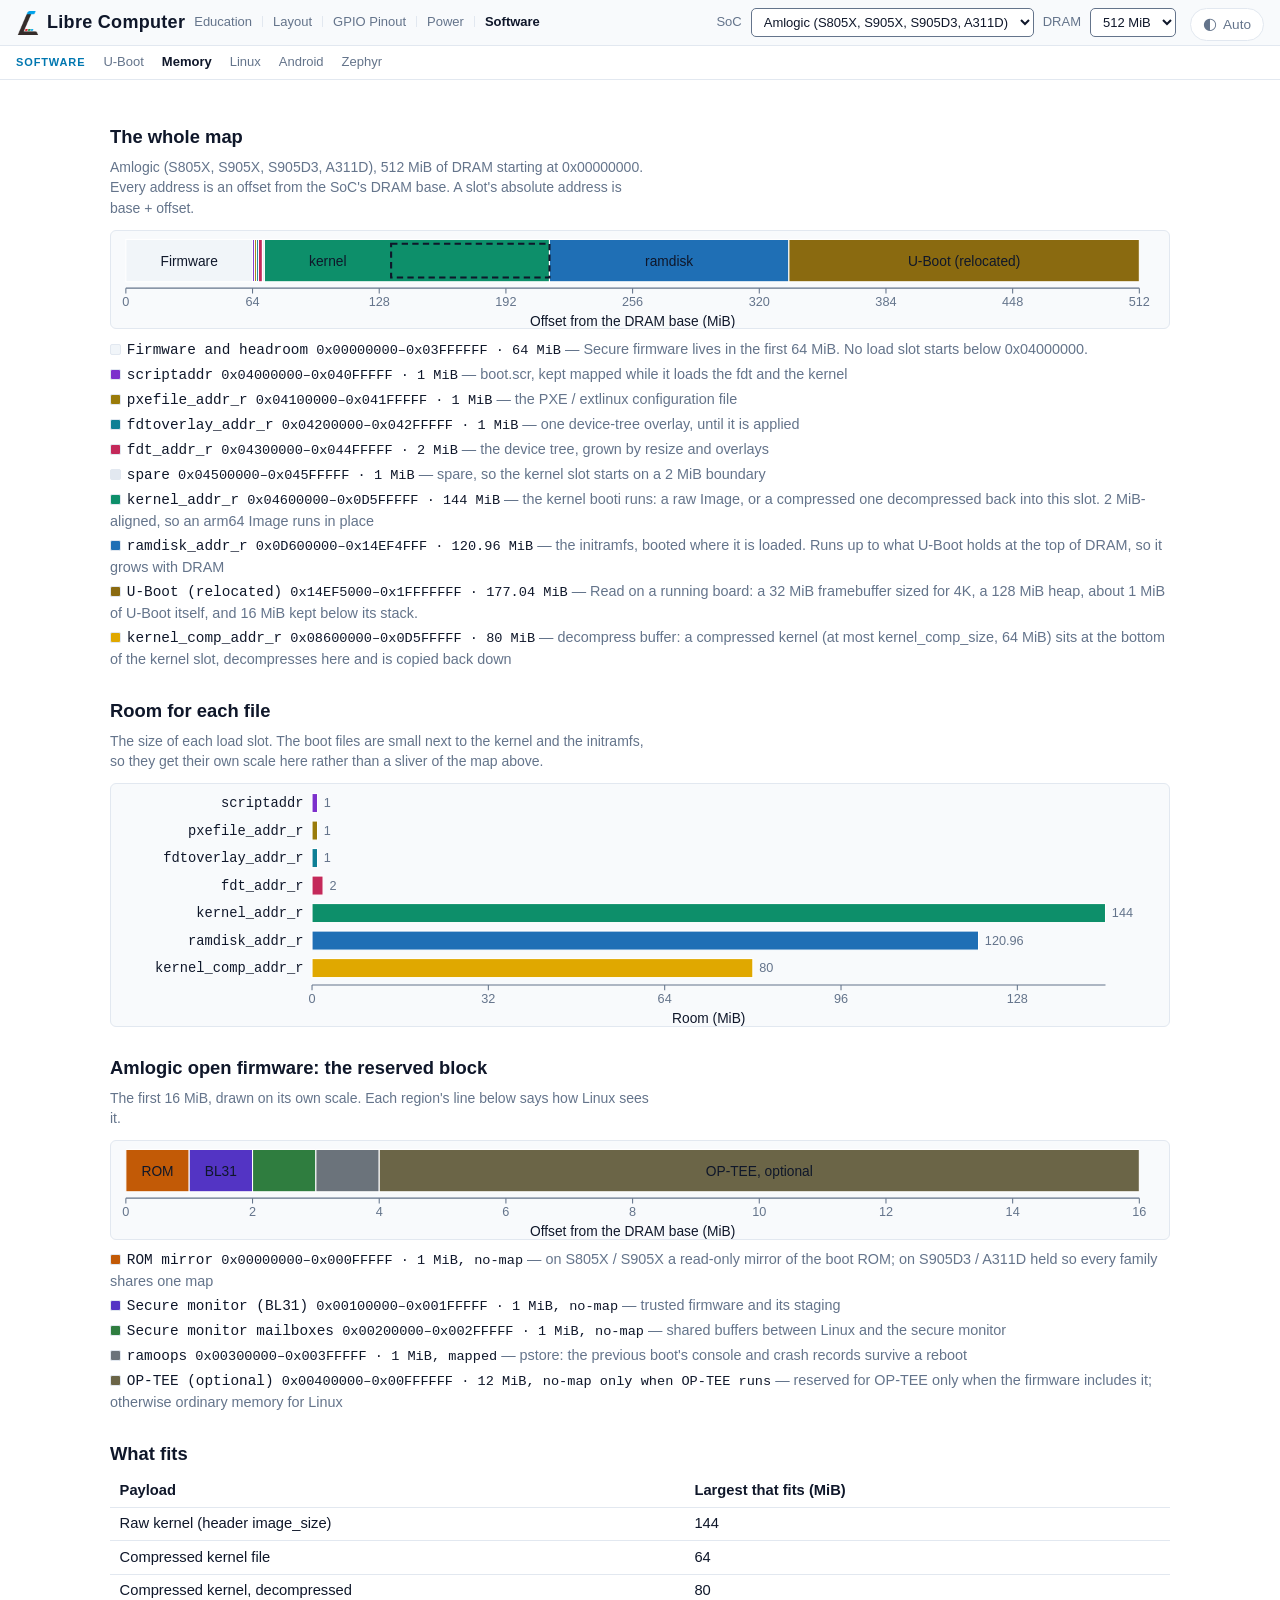
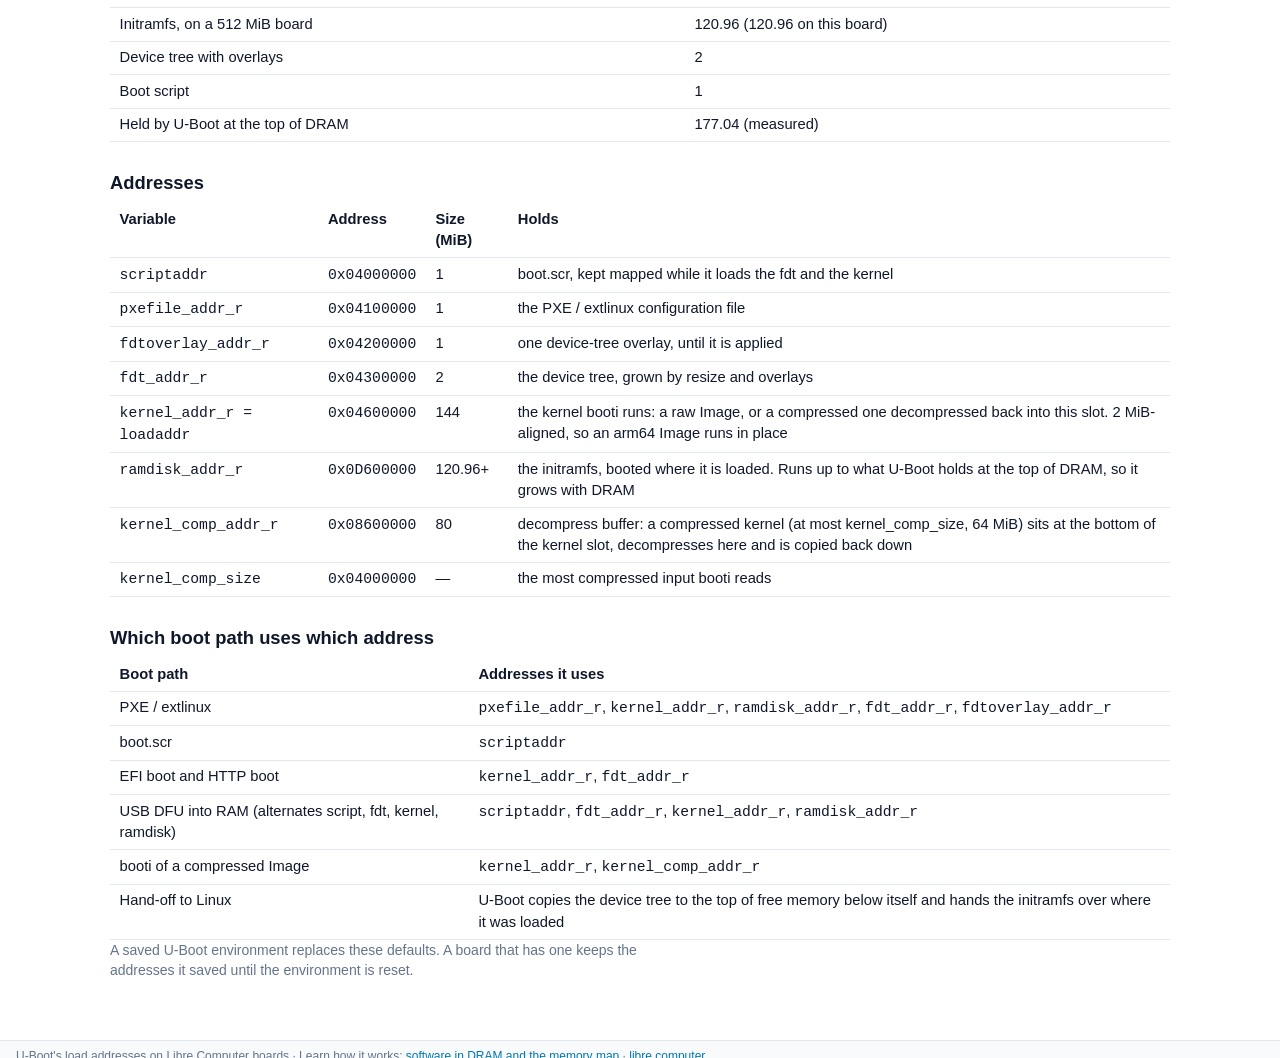
==== amlogic/index.html @ e5f6fe9d "A page per SoC family, with the map's tables in the HTML A crawler that runs no JavaScript read next" ====
<!DOCTYPE html>
<html lang="en">
<head>
<meta charset="utf-8">
<!-- Scripts from this site only, plus the inline theme snippet below by its
     sha256 (tools/check-kit.py recomputes it from the snippet, so a kit
     re-sync that changes the snippet fails the check until this is updated).
     The page's data and images are its own; data: is the kit's logo. -->
<meta http-equiv="Content-Security-Policy" content="default-src 'self'; script-src 'self' 'sha256-oHIc59mqgn9ICn5smlJlKAoSorMm9lRvLXPlZJXSqW8='; style-src 'self' 'unsafe-inline'; img-src 'self' data:; object-src 'none'; base-uri 'none'; form-action 'none'">
<meta name="referrer" content="strict-origin-when-cross-origin">
<meta name="viewport" content="width=device-width, initial-scale=1">
<title>Amlogic (S805X, S905X, S905D3, A311D) — Libre Computer Memory Map</title>
<meta name="description" content="Amlogic (S805X, S905X, S905D3, A311D): Where U-Boot loads the kernel, device tree, initramfs and boot script on Libre Computer boards, and how much room each one has.">
<link rel="canonical" href="https://memory.software.libre.computer/amlogic/">
<link rel="icon" href="data:,">
<link rel="stylesheet" href="../css/lc-kit.css">
<link rel="stylesheet" href="../css/style.css">
<!-- Sets the theme before first paint, so a dark visitor never sees a white
     flash. Must stay inline and must stay ahead of the stylesheets; the copy
     is checked by tools/lc-ui-kit/sync.py against HEAD_SNIPPET in lc-kit.js. -->
<script>try{var q=new URLSearchParams(location.search),e=q.get("embed")==="1",t=e&&q.get("theme");if(e)document.documentElement.classList.add("lc-embed");var p=t==="light"||t==="dark"?t:localStorage.getItem("theme")||"auto";if(p==="dark"||(p==="auto"&&matchMedia("(prefers-color-scheme: dark)").matches))document.documentElement.classList.add("dark")}catch(x){}</script>
</head>
<body class="lc-doc" data-soc="amlogic">
<a class="lc-skip" href="#main">Skip to content</a>

<header class="lc-topbar">
  <div class="lc-brand">
    <a class="lc-brand-name" href="https://libre.computer">Libre Computer</a>
    <nav class="lc-sites" aria-label="Libre Computer sites">
      <a class="lc-site" href="https://education.libre.computer/">Education</a>
      <a class="lc-site" href="https://layout.hardware.libre.computer/">Layout</a>
      <a class="lc-site" href="https://gpio.hardware.libre.computer/">GPIO Pinout</a>
      <a class="lc-site" href="https://power.hardware.libre.computer/">Power</a>
      <a class="lc-site" href="/" aria-current="true">Software</a>
    </nav>
  </div>
  <div class="lc-controls">
    <label for="family-select">SoC</label>
    <select id="family-select" aria-label="Select SoC family"></select>
    <label for="dram-select">DRAM</label>
    <select id="dram-select" aria-label="Select DRAM size"></select>
  </div>
</header>
<nav class="lc-subnav" aria-label="Software">
    <div class="lc-subnav-sites">
      <span class="lc-subnav-label">Software</span>
      <a href="https://u-boot.software.libre.computer/">U-Boot</a>
      <a href="/" aria-current="true">Memory</a>
      <a href="https://linux.software.libre.computer/">Linux</a>
      <a href="https://android.software.libre.computer/">Android</a>
      <a href="https://zephyr.software.libre.computer/">Zephyr</a>
    </div>
</nav>

<div class="lc-notices" id="notices"></div>
<script src="../js/file-notice.js"></script>

<main class="mm-main" id="main">
  <h1 class="lc-vh">Memory map: Amlogic (S805X, S905X, S905D3, A311D)</h1>
  <section class="mm-section"><h2>The whole map</h2><p class="mm-lede" id="lede">Amlogic (S805X, S905X, S905D3, A311D), 512 MiB of DRAM starting at 0x00000000. Every address is an offset from the SoC&#39;s DRAM base. A slot&#39;s absolute address is base + offset.</p><div id="map" class="mm-chart"></div><ol class="mm-legend" id="map-legend"><li><span class="lc-swatch mm-swatch" style="background: var(--bg-sunken)"></span><code>Firmware and headroom</code><span class="mm-range"> 0x00000000–0x03FFFFFF · 64 MiB</span><span class="mm-dim"> — Secure firmware lives in the first 64 MiB. No load slot starts below 0x04000000.</span></li><li><span class="lc-swatch mm-swatch" style="background: var(--c-uart)"></span><code>scriptaddr</code><span class="mm-range"> 0x04000000–0x040FFFFF · 1 MiB</span><span class="mm-dim"> — boot.scr, kept mapped while it loads the fdt and the kernel</span></li><li><span class="lc-swatch mm-swatch" style="background: var(--c-i2c)"></span><code>pxefile_addr_r</code><span class="mm-range"> 0x04100000–0x041FFFFF · 1 MiB</span><span class="mm-dim"> — the PXE / extlinux configuration file</span></li><li><span class="lc-swatch mm-swatch" style="background: var(--c-sdio)"></span><code>fdtoverlay_addr_r</code><span class="mm-range"> 0x04200000–0x042FFFFF · 1 MiB</span><span class="mm-dim"> — one device-tree overlay, until it is applied</span></li><li><span class="lc-swatch mm-swatch" style="background: var(--c-pwm)"></span><code>fdt_addr_r</code><span class="mm-range"> 0x04300000–0x044FFFFF · 2 MiB</span><span class="mm-dim"> — the device tree, grown by resize and overlays</span></li><li><span class="lc-swatch mm-swatch" style="background: var(--border)"></span><code>spare</code><span class="mm-range"> 0x04500000–0x045FFFFF · 1 MiB</span><span class="mm-dim"> — spare, so the kernel slot starts on a 2 MiB boundary</span></li><li><span class="lc-swatch mm-swatch" style="background: var(--c-eth)"></span><code>kernel_addr_r</code><span class="mm-range"> 0x04600000–0x0D5FFFFF · 144 MiB</span><span class="mm-dim"> — the kernel booti runs: a raw Image, or a compressed one decompressed back into this slot. 2 MiB-aligned, so an arm64 Image runs in place</span></li><li><span class="lc-swatch mm-swatch" style="background: var(--c-usb)"></span><code>ramdisk_addr_r</code><span class="mm-range"> 0x0D600000–0x14EF4FFF · 120.96 MiB</span><span class="mm-dim"> — the initramfs, booted where it is loaded. Runs up to what U-Boot holds at the top of DRAM, so it grows with DRAM</span></li><li><span class="lc-swatch mm-swatch" style="background: var(--brass)"></span><code>U-Boot (relocated)</code><span class="mm-range"> 0x14EF5000–0x1FFFFFFF · 177.04 MiB</span><span class="mm-dim"> — Read on a running board: a 32 MiB framebuffer sized for 4K, a 128 MiB heap, about 1 MiB of U-Boot itself, and 16 MiB kept below its stack.</span></li><li><span class="lc-swatch mm-swatch" style="background: var(--c-powerlv)"></span><code>kernel_comp_addr_r</code><span class="mm-range"> 0x08600000–0x0D5FFFFF · 80 MiB</span><span class="mm-dim"> — decompress buffer: a compressed kernel (at most kernel_comp_size, 64 MiB) sits at the bottom of the kernel slot, decompresses here and is copied back down</span></li></ol></section>
  <section class="mm-section"><h2>Room for each file</h2><p class="mm-lede">The size of each load slot. The boot files are small next to the kernel and the initramfs, so they get their own scale here rather than a sliver of the map above.</p><div id="budgets" class="mm-chart"></div></section>
  <section class="mm-section" id="fw-section"><h2 id="fw-title">Amlogic open firmware: the reserved block</h2><p class="mm-lede" id="fw-lede">The first 16 MiB, drawn on its own scale. Each region&#39;s line below says how Linux sees it.</p><div id="firmware" class="mm-chart"></div><ol class="mm-legend" id="fw-legend"><li><span class="lc-swatch mm-swatch" style="background: var(--c-jtag)"></span><code>ROM mirror</code><span class="mm-range"> 0x00000000–0x000FFFFF · 1 MiB, no-map</span><span class="mm-dim"> — on S805X / S905X a read-only mirror of the boot ROM; on S905D3 / A311D held so every family shares one map</span></li><li><span class="lc-swatch mm-swatch" style="background: var(--c-cec)"></span><code>Secure monitor (BL31)</code><span class="mm-range"> 0x00100000–0x001FFFFF · 1 MiB, no-map</span><span class="mm-dim"> — trusted firmware and its staging</span></li><li><span class="lc-swatch mm-swatch" style="background: var(--c-gpio)"></span><code>Secure monitor mailboxes</code><span class="mm-range"> 0x00200000–0x002FFFFF · 1 MiB, no-map</span><span class="mm-dim"> — shared buffers between Linux and the secure monitor</span></li><li><span class="lc-swatch mm-swatch" style="background: var(--c-clk)"></span><code>ramoops</code><span class="mm-range"> 0x00300000–0x003FFFFF · 1 MiB, mapped</span><span class="mm-dim"> — pstore: the previous boot&#39;s console and crash records survive a reboot</span></li><li><span class="lc-swatch mm-swatch" style="background: var(--c-nc)"></span><code>OP-TEE (optional)</code><span class="mm-range"> 0x00400000–0x00FFFFFF · 12 MiB, no-map only when OP-TEE runs</span><span class="mm-dim"> — reserved for OP-TEE only when the firmware includes it; otherwise ordinary memory for Linux</span></li></ol></section>
  <section class="mm-section"><h2>What fits</h2><div class="lc-table-scroll"><table class="lc-table" id="limits"><tr><th>Payload</th><th>Largest that fits (MiB)</th></tr><tr><td>Raw kernel (header image_size)</td><td>144</td></tr><tr><td>Compressed kernel file</td><td>64</td></tr><tr><td>Compressed kernel, decompressed</td><td>80</td></tr><tr><td>Initramfs, on a 512 MiB board</td><td>120.96 (120.96 on this board)</td></tr><tr><td>Device tree with overlays</td><td>2</td></tr><tr><td>Boot script</td><td>1</td></tr><tr><td>Held by U-Boot at the top of DRAM</td><td>177.04 (measured)</td></tr></table></div></section>
  <section class="mm-section"><h2>Addresses</h2><div class="lc-table-scroll"><table class="lc-table" id="slots"><tr><th>Variable</th><th>Address</th><th>Size (MiB)</th><th>Holds</th></tr><tr><td><code>scriptaddr</code></td><td><code>0x04000000</code></td><td>1</td><td>boot.scr, kept mapped while it loads the fdt and the kernel</td></tr><tr><td><code>pxefile_addr_r</code></td><td><code>0x04100000</code></td><td>1</td><td>the PXE / extlinux configuration file</td></tr><tr><td><code>fdtoverlay_addr_r</code></td><td><code>0x04200000</code></td><td>1</td><td>one device-tree overlay, until it is applied</td></tr><tr><td><code>fdt_addr_r</code></td><td><code>0x04300000</code></td><td>2</td><td>the device tree, grown by resize and overlays</td></tr><tr><td><code>kernel_addr_r = loadaddr</code></td><td><code>0x04600000</code></td><td>144</td><td>the kernel booti runs: a raw Image, or a compressed one decompressed back into this slot. 2 MiB-aligned, so an arm64 Image runs in place</td></tr><tr><td><code>ramdisk_addr_r</code></td><td><code>0x0D600000</code></td><td>120.96+</td><td>the initramfs, booted where it is loaded. Runs up to what U-Boot holds at the top of DRAM, so it grows with DRAM</td></tr><tr><td><code>kernel_comp_addr_r</code></td><td><code>0x08600000</code></td><td>80</td><td>decompress buffer: a compressed kernel (at most kernel_comp_size, 64 MiB) sits at the bottom of the kernel slot, decompresses here and is copied back down</td></tr><tr><td><code>kernel_comp_size</code></td><td><code>0x04000000</code></td><td>—</td><td>the most compressed input booti reads</td></tr></table></div></section>
  <section class="mm-section"><h2>Which boot path uses which address</h2><div class="lc-table-scroll"><table class="lc-table" id="mechanisms"><tr><th>Boot path</th><th>Addresses it uses</th></tr><tr><td>PXE / extlinux</td><td><code>pxefile_addr_r</code>, <code>kernel_addr_r</code>, <code>ramdisk_addr_r</code>, <code>fdt_addr_r</code>, <code>fdtoverlay_addr_r</code></td></tr><tr><td>boot.scr</td><td><code>scriptaddr</code></td></tr><tr><td>EFI boot and HTTP boot</td><td><code>kernel_addr_r</code>, <code>fdt_addr_r</code></td></tr><tr><td>USB DFU into RAM (alternates script, fdt, kernel, ramdisk)</td><td><code>scriptaddr</code>, <code>fdt_addr_r</code>, <code>kernel_addr_r</code>, <code>ramdisk_addr_r</code></td></tr><tr><td>booti of a compressed Image</td><td><code>kernel_addr_r</code>, <code>kernel_comp_addr_r</code></td></tr><tr><td>Hand-off to Linux</td><td>U-Boot copies the device tree to the top of free memory below itself and hands the initramfs over where it was loaded</td></tr></table></div><p class="mm-note" id="caveat">A saved U-Boot environment replaces these defaults. A board that has one keeps the addresses it saved until the environment is reset.</p></section>
</main>

<footer class="lc-footer">
  U-Boot's load addresses on Libre Computer boards ·
  Learn how it works: <a href="https://education.libre.computer/modules/bootloader/">software in DRAM and the memory map</a> ·
  <a href="https://libre.computer">libre.computer</a>
</footer>

<script type="module" src="../js/app.js"></script>
</body>
</html>
---- css/lc-kit.css ----
/* lc-kit 1 sha256:49a98d562651cce432e0f0e8bd59669b63564b67a7129dab7db1aff492e4dc31 */
/* Libre Computer hardware-tool shell — shared by the GPIO pinout, the board
   layout viewer and the power tree.
 *
 * These two sites had grown the same header, the same board picker, the same
 * search box and the same footer twice, with the same seven token names holding
 * the same seven values in both. This is that shell, defined once.
 *
 * THEME. Three states, matching libre.computer: light, dark, and auto, which
 * follows the OS and is the default -- a visitor whose desktop is dark should
 * not have to ask twice. The switch is a `dark` class on <html>, set before
 * first paint by the inline script in each page's <head>, so a dark visitor
 * never sees a white flash. Light is the base and dark is the override, because
 * a stylesheet that loses its media query should degrade to the more legible
 * of the two.
 *
 * The values are libre.computer's own (its css/style.css tokens: --bg, --card,
 * --border, --fg, --muted, --prose-link, --field-border), in both themes,
 * because these tools open inside its product pages: a tool in a neutral grey
 * frame on a slate page read as a different site. A change to that palette is
 * made there and copied here.
 *
 * WHAT BELONGS HERE. The shell and nothing else: page frame, top bar, brand,
 * the controls slot, notices, footer, form controls, focus, and the theme
 * button. A site's own subject matter -- the pinout's mux-class colours, the
 * layout viewer's copper-layer colours -- stays in that site's stylesheet,
 * because nothing is shared by having one file know about both.
 *
 * This file is VENDORED. Edit tools/lc-ui-kit/lc-kit.css in the monorepo and
 * run tools/lc-ui-kit/sync.py; a hand-edit here fails each site's CI.
 */

:root {
  color-scheme: light;
  /* one monospace stack for every site (pad names, addresses, code, keys) */
  --mono: ui-monospace, SFMono-Regular, "SF Mono", Menlo, Consolas, monospace;

  --bg: #ffffff;
  --bg-raised: #f8fafc;
  --bg-sunken: #f1f5f9;
  --border: #e2e8f0;
  /* A field's edge is the only thing that says "type here", so it needs 3:1
     on the page (WCAG 1.4.11); --border is a divider and stays quiet.
     Slate-500, as libre.computer's --field-border: 4.76:1 on --bg, 4.55:1 on
     --bg-raised, and 3.75 / 3.07 on the dark ground and raised panel, so
     one value serves both themes. */
  --border-field: #64748b;
  --text: #0f172a;
  /* 4.76:1 on --bg, 4.55:1 on --bg-raised, 4.34:1 on --bg-sunken */
  --text-dim: #64748b;
  /* Blue TEXT on the page ground, so it darkens on white (#0077b0 is 4.92:1)
     and lightens on the dark ground below. Same two shades libre.computer
     uses, and for the same contrast reason. */
  --accent: #0077b0;
  --brass: #8a6a10;
  --warn: #b45309;
  --danger: #b42318;

  --shadow: 0 1px 2px rgba(15, 23, 42, .06), 0 1px 3px rgba(15, 23, 42, .04);
}

html.dark {
  color-scheme: dark;

  --bg: #0f172a;
  --bg-raised: #1e293b;
  --bg-sunken: #020617;
  --border: #334155;
  --border-field: #64748b;   /* 3.75:1 on --bg, 3.07:1 on --bg-raised */
  --text: #e2e8f0;
  --text-dim: #94a3b8;       /* 6.96:1 on --bg, 5.71:1 on --bg-raised */
  --accent: #00a0e9;         /* 6.13:1 on --bg, 5.02:1 on --bg-raised */
  --brass: #c9a227;
  --warn: #f76b15;
  --danger: #f5a3a6;

  --shadow: none;
}

*, *::before, *::after { box-sizing: border-box; }

html, body { height: 100%; }

/* Two page shapes. An app shell (the layout viewer, the power tree) is one
   window tall and scrolls only inside its panes. A document page (the
   pinout, the memory map, education) scrolls as a whole: its body carries
   class="lc-doc" and grows with its content -- a body held to the window
   would be the sticky title bar's containing block, and the bar would ride
   off the top after one screen. */
body.lc-doc { height: auto; min-height: 100%; }

body {
  display: flex;
  flex-direction: column;
  margin: 0;
  background: var(--bg);
  color: var(--text);
  font: 14px/1.45 -apple-system, "Segoe UI", Roboto, Helvetica, Arial, sans-serif;
}

a { color: var(--accent); text-decoration: none; }
a:hover { text-decoration: underline; }

/* Monospace text in the one stack (zero specificity: a site's own rule wins) */
:where(code, kbd, samp, pre) { font-family: var(--mono); }

:where(button, select, input, a, [role="button"][tabindex]):focus-visible {
  outline: 2px solid var(--accent);
  outline-offset: 1px;
}

/* ---- top bar ---------------------------------------------------------- */

/* Sticky on every site (from 700px up; a phone's bar is too tall to pin, see
   below): an app-shell page never scrolls, so it changes nothing there; a
   document page (body.lc-doc: the pinout, the memory map, education) keeps
   its title bar in view, the same everywhere. */
.lc-topbar {
  flex: none;
  display: flex;
  flex-wrap: wrap;
  align-items: center;
  gap: 14px;
  padding: 8px 16px;
  background: var(--bg-raised);
  border-bottom: 1px solid var(--border);
  position: sticky;
  top: 0;
  z-index: 10;
  font-size: 14px;  /* (the bar's own, whatever size a site sets its body text) */
}

/* CENTRED, NOT BASELINE-ALIGNED. The name's first flex item is the logo, an
   empty box, so the name's baseline is synthesised from the logo's bottom edge
   -- and baseline alignment sat the site links' text on that edge, about 6px
   below the brand text and the controls. Centring puts the logo, the name, the
   links and (via the bar's own centring) the controls on one centre line. */
.lc-brand {
  display: flex;
  flex-wrap: wrap;
  align-items: center;
  gap: 4px 9px;
  min-width: 0;
}

.lc-brand-name {
  display: inline-flex;
  align-items: center;
  gap: 7px;
  font-size: 18px;
  font-weight: 700;
  letter-spacing: .3px;
  color: var(--text);
  white-space: nowrap;
}

/* The Libre Computer mark before the name, light and dark cuts. Embedded as
   data URIs -- libre.computer's own navLogo.webp and navLogo_dark.webp,
   about 2 KB each -- so every site gets it from this one vendored file with
   no image to copy, and nothing loads from another origin. Decorative: the
   name beside it is the link text. */
.lc-brand-name::before {
  content: "";
  flex: none;
  width: 24px;
  height: 24px;
  background: center / contain no-repeat url("[data-uri]");
}
html.dark .lc-brand-name::before {
  background-image: url("[data-uri]");
}
.lc-brand-name:hover { text-decoration: none; color: var(--accent); }

.lc-brand-sub {
  font-size: 13px;
  color: var(--text-dim);
  white-space: nowrap;
}

/* SIGNAL CLASS PALETTE -- shared, because the two tools colour the SAME pins.
   The pinout draws a board's header and the layout draws that header's pads on
   the PCB, and a visitor moving between them reads the colour as meaning the
   same thing. It did not live here at first, when only one tool used it; a
   second copy in the layout's own stylesheet would be a second answer the
   first time a colour changed. Both sites now take the one definition, and
   check-kit.py fails the build if a vendored copy drifts.

   RAILS RAMP BY VOLTAGE, red through orange to yellow as the supply falls:
   12V and PoE deepest, 5V red, 3.3V orange, 1.8V yellow. The ramp used to run
   red into brown, which made 3.3V a burnt orange and 1.8V a tan -- neither
   nameable as a colour, and the three rails a reader actually reaches for on
   a header are the three that have to be told apart at a glance.

   I2C yellow / SPI blue / GPIO green match the board silkscreen. */
:root {
  --c-poe: #6e0011;
  --c-power12v: #b8000f;
  --c-power5v: #d32f2f;
  --c-power3v3: #e8730c;
  --c-powerlv: #e0a800;   /* 1.8V / 3.0V */
  --c-gnd: #454b54;
  --c-nc: #6b6547;        /* not connected */
  --c-gpio: #2f7d3f;
  --c-i2c: #9a7b0a;
  --c-spi: #1f5fd0;
  --c-uart: #7c30cc;
  --c-pwm: #c4295a;
  --c-i2s: #0b6f80;
  --c-pcm: #0b5566;
  --c-tdm: #13876b;
  --c-spdif: #7a2490;
  --c-pdm: #4a7a0a;
  --c-dac: #076a4c;
  --c-adc: #5b8a12;
  --c-clk: #6b737b;
  --c-jtag: #c25a06;
  --c-cec: #5334c4;
  --c-ir: #c33a6a;
  --c-sdio: #0d7f95;
  --c-nand: #6d5449;
  --c-video: #a81c4c;
  --c-pcie: #6a4fc4;
  --c-usb: #1f6fb5;
  --c-eth: #0d8f6a;
  --c-misc: #5a6570;
}

/* THE SERIAL CONSOLE HEADER IS COLOURED AS THE CABLE, not as a signal class.
   Ground black, TX white, RX green -- the USB-TTL lead everyone plugs into it,
   and the colours our own documentation has always named for that header:
   "2J1 Connector Highlighted in Red: Ground (BLACK) TX (WHITE) RX (GREEN)".
   Someone at the board with the cable in their hand is matching wire to pin,
   so the pin should be the colour of the wire.

   These are wire colours, so they do NOT flip with the theme -- a black lead
   is black on both. They sit on the drawn board rather than on the page. */
:root, html.dark {
  --c-wire-gnd: #14161a;
  --c-wire-tx:  #f3f5f7;
  --c-wire-rx:  #2ea043;
}

html.dark {
  --c-poe: #6e0011;
  --c-power12v: #cc0f1b;
  --c-power5v: #e5484d;
  --c-power3v3: #f76b15;
  --c-powerlv: #f5c518;   /* 1.8V / 3.0V */
  --c-gnd: #454b54;
  --c-nc: #3c3a2e;
  --c-gpio: #46a758;
  --c-i2c: #eac54f;
  --c-spi: #3b82f6;
  --c-uart: #a855f7;
  --c-pwm: #ec5f87;
  --c-i2s: #1098ad;
  --c-pcm: #0b7285;
  --c-tdm: #63e6be;
  --c-spdif: #862e9e;
  --c-pdm: #5c940d;
  --c-dac: #087f5b;
  --c-adc: #94d82d;
  --c-clk: #adb5bd;
  --c-jtag: #ff922b;
  --c-cec: #7048e8;
  --c-ir: #f06595;
  --c-sdio: #66d9e8;
  --c-nand: #8d6e63;
  --c-video: #c2255c;
  --c-pcie: #b197fc;
  --c-usb: #74c0fc;
  --c-eth: #12b886;
  --c-misc: #6c757d;
}

/* The switch between the Libre Computer sites (written by sync.py, NAV). It
   says which site this is and what the others are. The current one is a link
   to its own root, marked aria-current: on a multi-page site it is the way
   home, and on a tool it resets the page (the query is dropped). */
/* The site links wrap. Five sites in one unbreakable row ran 131px past a
   375px phone and dragged every page sideways; wrapped, the row simply gets
   taller. The brand wraps for the same reason. */
.lc-sites {
  display: flex;
  flex-wrap: wrap;
  align-items: baseline;
  gap: 4px 10px;
  font-size: 13px;
  min-width: 0;
}

.lc-site {
  white-space: nowrap;
  color: var(--text-dim);
}
.lc-site[aria-current] {
  color: var(--text);
  font-weight: 600;
}
a.lc-site:hover { color: var(--accent); text-decoration: none; }
a.lc-site:focus-visible {
  outline: 2px solid var(--accent);
  outline-offset: 2px;
  border-radius: 3px;
}

/* Separator drawn rather than typed, so it is not read out as a word and not
   selected when the visitor copies the heading. */
.lc-site + .lc-site::before {
  content: "";
  display: inline-block;
  width: 1px;
  height: 11px;
  margin-right: 10px;
  vertical-align: -1px;
  background: var(--border);
}

/* The board's own pages, beside the board picker (setBoardLinks). Small and
   dim like the site links, so the picker and the search stay the controls. */
.lc-board-links {
  display: inline-flex;
  flex-wrap: wrap;
  align-items: center;
  gap: 4px 10px;
  font-size: 13px;
}
.lc-board-links[hidden] { display: none; }
.lc-board-links a { color: var(--text-dim); white-space: nowrap; }
.lc-board-links a:hover { color: var(--accent); text-decoration: none; }
.lc-board-links a:focus-visible {
  outline: 2px solid var(--accent);
  outline-offset: 2px;
  border-radius: 3px;
}
@media (max-width: 819.98px) {
  .lc-board-links a { display: inline-block; padding: 10px 0; line-height: 20px; }
}

/* The second bar under the title bar, for a family of sites behind one switcher
   entry (Software: U-Boot, Memory, Linux). Its label and site links are
   written by sync.py (SUBNAV); the site's own pages sit at the far end, in
   .lc-subnav-pages. The same voice as education's section bar. */
.lc-subnav {
  flex: none;
  display: flex;
  flex-wrap: wrap;
  gap: 4px 18px;
  padding: 7px 16px;
  background: var(--bg);
  border-bottom: 1px solid var(--border);
  font-size: 13px;
  align-items: baseline;
}
.lc-subnav-sites,
.lc-subnav-pages {
  display: flex;
  align-items: baseline;
  gap: 4px 18px;
}
.lc-subnav-pages { margin-left: auto; }
.lc-subnav a { color: var(--text-dim); white-space: nowrap; }
.lc-subnav a:hover { color: var(--accent); text-decoration: none; }
.lc-subnav a[aria-current] { color: var(--text); font-weight: 600; }
.lc-subnav a:focus-visible {
  outline: 2px solid var(--accent);
  outline-offset: 2px;
  border-radius: 3px;
}
.lc-subnav-label {
  font-size: 11px;
  font-weight: 700;
  letter-spacing: .08em;
  text-transform: uppercase;
  color: var(--accent);
}
/* A phone: one sideways-scrolling row, not a wrap of single links. */
@media (max-width: 819.98px) {
  .lc-subnav {
    flex-wrap: nowrap;
    padding-top: 0;
    padding-bottom: 0;
    overflow-x: auto;
    scrollbar-width: none;
  }
  .lc-subnav::-webkit-scrollbar { display: none; }
  .lc-subnav a { display: inline-block; padding: 10px 0; line-height: 20px; }
  .lc-subnav-label,
  .lc-subnav-sites,
  .lc-subnav-pages { flex: none; }
}

/* A pill for a state the visitor should not have to infer, e.g. that the board
   picker is currently listing boards nobody can buy yet. */
.lc-flag {
  padding: 1px 7px;
  border-radius: 999px;
  background: var(--warn);
  /* Page ground, not white. White clears on the light caution brown and
     fails on the dark theme's bright caution orange; the dark ground on
     that orange clears. */
  color: var(--bg);
  font-size: 11px;
  font-weight: 700;
  letter-spacing: .3px;
  white-space: nowrap;
}

/* A <select> sizes itself to its widest option and will not shrink below it,
   so without the min-width:0 / max-width pair a long board name pushes the
   whole bar sideways on a phone -- measured at 495px of control on a 375px
   viewport, which moved the entire page 125px. A flex item's automatic minimum
   is its content, so flex-shrink alone never reaches it. */
.lc-controls {
  display: flex;
  align-items: center;
  gap: 9px;
  flex-wrap: wrap;
  margin-left: auto;
  min-width: 0;
  max-width: 100%;
}
.lc-controls label { color: var(--text-dim); font-size: 13px; }
.lc-controls select { min-width: 0; max-width: 100%; }

select,
input[type="search"],
input[type="text"] {
  background: var(--bg);
  color: var(--text);
  border: 1px solid var(--border-field);
  border-radius: 5px;
  padding: 5px 8px;
  font: inherit;
  font-size: 13px;
}
select:hover,
input[type="search"]:hover,
input[type="text"]:hover { border-color: var(--text-dim); }
input[type="search"] { width: 190px; }
input[type="search"]::placeholder { color: var(--text-dim); }

/* ---- skip link, visually hidden ----------------------------------------- */

/* The first Tab stop on every page: past the title bar to the page's own
   content (<a class="lc-skip" href="#main">, the target the page's <main>,
   id="main" unless it already has an id). */
.lc-skip {
  position: absolute;
  left: -999px;
  top: 0;
  z-index: 50;
  padding: 6px 10px;
  background: var(--bg-raised);
  color: var(--text);
  border: 1px solid var(--border-field);
  border-radius: 5px;
}
.lc-skip:focus { left: 8px; top: 8px; }

/* Read by a screen reader, not shown: a page heading the layout carries
   visually already, a status line. */
.lc-vh {
  position: absolute;
  width: 1px;
  height: 1px;
  overflow: hidden;
  clip-path: inset(50%);
  white-space: nowrap;
}

/* ---- embed mode (?embed=1, lc-kit.js EMBED) ------------------------------ */

/* Inside another page's frame: the chrome that names the site and the board
   goes (the framing page names both), the tool's own controls stay, and
   "Open ⤢" opens the full tool. The board and SoC-family pickers go too: the
   frame is for the one board its page is about. */
html.lc-embed .lc-skip,
html.lc-embed .lc-brand,
html.lc-embed .lc-sites,
html.lc-embed .lc-subnav,
html.lc-embed .lc-board-links,
html.lc-embed .lc-footer,
html.lc-embed .lc-theme-btn,
html.lc-embed #board-select,
html.lc-embed .board-select,
html.lc-embed #family-select,
html.lc-embed .family-select,
html.lc-embed label[for="board-select"],
html.lc-embed label[for="family-select"] {
  display: none !important;
}
html.lc-embed .lc-topbar { position: static; padding: 6px 12px; }
.lc-embed-open {
  display: inline-flex;
  align-items: center;
  padding: .3rem .7rem;
  border: 1px solid var(--border);
  border-radius: 999px;
  color: var(--text);
  font-size: 13px;
  white-space: nowrap;
}
.lc-embed-open:hover { border-color: var(--text-dim); text-decoration: none; }
.lc-embed-open:focus-visible { outline: 2px solid var(--accent); outline-offset: 2px; }

/* ---- theme button ------------------------------------------------------ */

.lc-theme-btn {
  display: inline-flex;
  align-items: center;
  gap: .4rem;
  padding: .35rem .75rem;
  border: 1px solid var(--border);
  border-radius: 999px;
  background: var(--bg);
  color: var(--text);
  font: inherit;
  font-size: .85rem;
  cursor: pointer;
  white-space: nowrap;
}
.lc-theme-btn:hover { border-color: var(--text-dim); }
.lc-theme-icon { font-size: 1rem; line-height: 1; }

/* Auto is the default, so it reads as the quiet state; an explicit choice is
   marked, which is the whole point of showing the state rather than a bare
   "Theme". */
.lc-theme-btn[data-theme="auto"] { color: var(--text-dim); }
.lc-theme-btn[data-theme="light"],
.lc-theme-btn[data-theme="dark"] { border-color: currentColor; }

/* THE THEME CONTROL KEEPS THE CORNER, at every width. The topbar wraps, and
   the button is its last child, so whenever the controls filled the first row
   (a phone; a tool's board picker, board links and search below ~1370px) it
   wrapped onto a line of its own at the left -- the one control whose
   position a reader relies on, moving with the content around it. Pinned to
   the top right it is always in the same place, and the row it used to take
   goes back to the page. The padding reserves its width so a long select
   cannot run underneath. (The bar is positioned -- sticky, or relative on a
   phone -- so it is the button's containing block.) The reserve applies to
   every row, so when a tool's controls wrap to a second row (about 820 to
   1430px) that row ends 104px short of the edge: the cost of a button that
   never moves. */
.lc-topbar { padding-right: 104px; }
.lc-theme-btn { position: absolute; top: 8px; right: 16px; }

@media (max-width: 560px) {
  /* The label goes before the control does: the icon plus the title attribute
     still say which state is active. */
  .lc-theme-label { display: none; }
}

/* THE NARROW BAR IS DELIBERATE ROWS, not whatever wrapping leaves. Below the
   desktop width the brand and the site links share the first row with the
   pinned theme button, whose width that row (and only that row) reserves; the
   controls get the next row and start at the left edge instead of floating
   right. The site links never wrap: a wrapped bar put one link and a dangling
   separator on a line of their own. When they do not fit they scroll
   sideways. Every link and control is at least 40px tall, the touch minimum.
   819.98px, not 820px: at exactly 820 the bar keeps the layout it already had
   there. */
@media (max-width: 819.98px) {
  .lc-topbar { padding: 8px 16px 10px; row-gap: 6px; }
  .lc-brand {
    flex: 1 1 100%;
    flex-wrap: nowrap;
    align-items: center;
    gap: 0 14px;
    padding-right: 88px;
  }
  .lc-brand-name { flex: none; min-height: 40px; }
  .lc-theme-btn { min-width: 40px; min-height: 40px; justify-content: center; }

  /* No visible scrollbar: it would sit on top of the links. */
  .lc-sites {
    flex: 1 1 auto;
    flex-wrap: nowrap;
    overflow-x: auto;
    scrollbar-width: none;
  }
  .lc-sites::-webkit-scrollbar { display: none; }
  .lc-site { display: inline-block; padding: 10px 0; line-height: 20px; }

  .lc-controls { flex: 1 1 100%; margin-left: 0; }
  .lc-controls select,
  .lc-controls input { min-height: 40px; }
  /* The search box grows into whatever its row leaves, so the board's own
     links (setBoardLinks) share its row instead of taking one of their own. */
  .lc-controls input[type="search"] { flex: 1 1 9rem; width: auto; min-width: 0; }
}

/* 16px exactly on a narrow screen or any touch screen (a tablet is wider
   than the narrow layout): below it Safari zooms the page when a field takes
   focus, and the only way back out of that zoom is a pinch. */
@media (max-width: 819.98px), (pointer: coarse) {
  .lc-controls select,
  .lc-controls input { font-size: 16px; }
}

/* A phone has no room for the links beside the brand, so they take a row of
   their own under it, and the theme button keeps the brand row's corner. The
   row bleeds to the screen edges, so a link scrolled under the edge is cut by
   the screen rather than by the bar's padding -- the cut-off word is the cue
   that the row scrolls. */
@media (max-width: 699.98px) {
  /* Four rows of bar (brand, sites, picker, search) are a quarter of a phone
     screen: on a phone the bar scrolls away with the page instead of pinning.
     Still positioned, so the theme button keeps its corner. */
  .lc-topbar { position: relative; }
  .lc-brand { flex-wrap: wrap; padding-right: 0; }
  .lc-sites {
    flex: 0 0 calc(100% + 32px);
    margin: 0 -16px;
    padding: 0 16px;
  }
}

/* ---- notices ----------------------------------------------------------- */

.lc-notices { flex: none; }

.lc-notice {
  margin: 0;
  padding: 7px 16px;
  font-size: 13px;
  background: color-mix(in srgb, var(--warn) 14%, var(--bg));
  color: var(--text);
  border-bottom: 1px solid var(--border);
}
.lc-notice.error {
  background: color-mix(in srgb, var(--danger) 14%, var(--bg));
}
.lc-notice code { font-family: var(--mono); }
/* The accent on the caution wash is too light for the notice's type.
   The underline is what says the words are a link. */
.lc-notice a { color: var(--text); text-decoration: underline; }

/* ---- footer ------------------------------------------------------------ */

.lc-footer {
  flex: none;
  padding: 7px 16px;
  background: var(--bg-raised);
  border-top: 1px solid var(--border);
  font-size: 12px;
  color: var(--text-dim);
}

/* ---- shared bits both tools grew separately ---------------------------- */

.lc-main { flex: 1; display: flex; min-height: 0; }

.lc-panel {
  flex: none;
  background: var(--bg-raised);
  border-right: 1px solid var(--border);
  overflow-y: auto;
  padding: 12px;
}

.lc-panel h3 {
  margin: 16px 0 6px;
  font-size: 11px;
  font-weight: 700;
  text-transform: uppercase;
  letter-spacing: .9px;
  color: var(--text-dim);
}
.lc-panel h3:first-child { margin-top: 0; }

/* A data table, the same on every site: ruled rows, small dim uppercase
   column headers like the panel headings above. A site adds only what its
   data needs (a sticky header, a highlighted row, a reading size). Wrap it in
   .lc-table-scroll where it may be wider than a phone: the table keeps its
   columns and scrolls sideways inside its own box, never the page. */
.lc-table {
  width: 100%;
  border-collapse: collapse;
  font-size: 0.92rem;
}
.lc-table caption { text-align: left; color: var(--text-dim); padding-bottom: .4rem; }
.lc-table th,
.lc-table td {
  text-align: left;
  vertical-align: top;
  padding: 0.35rem 0.6rem;
  border-bottom: 1px solid var(--border);
}
.lc-table thead th,
.lc-table > tr:first-child > th {
  font-size: 11px;
  font-weight: 700;
  text-transform: uppercase;
  letter-spacing: .9px;
  color: var(--text-dim);
}
.lc-table tbody th { font-weight: 600; }
.lc-table-scroll { overflow-x: auto; }

/* The small dim uppercase label: a panel heading, a column title, a
   section kicker -- the same voice as .lc-panel h3 and a table's header. */
.lc-label {
  font-size: 11px;
  font-weight: 700;
  text-transform: uppercase;
  letter-spacing: .9px;
  color: var(--text-dim);
}

/* A colour swatch: one small rounded square, wherever a colour is keyed (a
   legend, a slot in a list, a toggle). The site sets its colour; a site that
   also shows a state with it (the power tree's on/off) adds that itself. */
.lc-swatch {
  display: inline-block;
  width: 11px;
  height: 11px;
  border-radius: 2px;
  flex: none;
  vertical-align: -1px;
}

/* The hover tooltip: follows the theme like the panels, never a fixed dark
   box. The site positions it (fixed to the window or absolute in its stage)
   and picks its font (the pinout's pad names are monospace). */
.lc-tooltip {
  z-index: 20;
  pointer-events: none;
  max-width: 340px;
  padding: 6px 9px;
  border: 1px solid var(--border);
  border-radius: 6px;
  background: var(--bg-raised);
  color: var(--text);
  box-shadow: var(--shadow);
  font-size: 12px;
}
.lc-tooltip[hidden] { display: none; }

/* A chip: a small bordered token that picks one of a set (a mux on the
   pinout's pin, a step of the power sequence). It is a <button> with
   aria-pressed, so it takes focus and says which one is picked. Pressed is
   an inset accent ring plus the accent wash: not an outline, which is the
   focus ring, and not the border, which a site may use for a state (the
   power tool's on and absent). The site adds a dot or a font. */
.lc-chips { display: flex; flex-wrap: wrap; gap: 5px; }
.lc-chip {
  display: inline-flex;
  align-items: center;
  gap: 5px;
  padding: 2px 8px;
  background: var(--bg);
  border: 1px solid var(--border);
  border-radius: 4px;
  color: var(--text);
  font: inherit;
  font-size: 12px;
  line-height: 1.4;
  cursor: pointer;
}
.lc-chip:hover { border-color: var(--text-dim); }
.lc-chip[aria-pressed="true"] {
  box-shadow: inset 0 0 0 1px var(--accent);
  background-color: color-mix(in srgb, var(--accent) 16%, var(--bg));
  color: var(--text);
}

.lc-seg { display: flex; gap: 5px; }
.lc-seg button {
  flex: 1;
  padding: 6px 8px;
  background: var(--bg-sunken);
  border: 1px solid var(--border);
  border-radius: 5px;
  color: var(--text-dim);
  font: inherit;
  font-size: 12px;
  font-weight: 600;
  cursor: pointer;
}
.lc-seg button:hover { border-color: var(--text-dim); color: var(--text); }
.lc-seg button[aria-pressed="true"] {
  background: color-mix(in srgb, var(--accent) 16%, var(--bg));
  border-color: var(--accent);
  /* The accent is the border and the wash. As 12px ink on the light wash
     it is too light. The words stay page ink in both themes. */
  color: var(--text);
}

.lc-toggle {
  display: flex;
  align-items: center;
  gap: 8px;
  width: 100%;
  margin-bottom: 2px;
  padding: 4px 7px;
  background: transparent;
  border: 1px solid transparent;
  border-radius: 4px;
  color: var(--text);
  font: inherit;
  font-size: 12px;
  text-align: left;
  cursor: pointer;
}
.lc-toggle:hover { background: var(--bg-sunken); }
/* Off is dimmer type and a faded swatch, not a faded control. Opacity on
   the whole row takes the label below body text in both themes. */
.lc-toggle[aria-pressed="false"] { color: var(--text-dim); }
.lc-toggle[aria-pressed="false"] .lc-swatch { opacity: .45; }
.lc-toggle .lc-name {
  flex: 1;
  overflow: hidden;
  text-overflow: ellipsis;
  white-space: nowrap;
}
.lc-toggle .lc-count { flex: none; color: var(--text-dim); font-size: 11px; }

[hidden] { display: none !important; }
---- css/style.css ----
/* Memory map site styles. Shell, theme and colours come from lc-kit.css. */

/* The kit's body is a flex column, and a flex item will not shrink below its
   widest content: without min-width the address tables would widen the whole
   page past a phone's screen. */
.mm-main {
  width: 100%;
  max-width: 1100px;
  min-width: 0;
  box-sizing: border-box;
  margin: 0 auto;
  padding: 1rem 1.25rem 2rem;
}

.mm-section {
  margin: 1.75rem 0;
}

.mm-section h2 {
  font-size: 1.15rem;
  margin: 0 0 0.4rem;
}

.mm-lede,
.mm-note {
  color: var(--text-dim);
  margin: 0 0 0.75rem;
  max-width: 70ch;
}

.mm-svg {
  width: 100%;
  height: auto;
  display: block;
  background: var(--bg-raised);
  border: 1px solid var(--border);
  border-radius: 6px;
}

/* Below 720px (a phone, the product page's frame) the maps run down the
   screen, drawn in the box's own pixels so the text is its real size
   (app.js addressColumn); the 1000-unit horizontal drawing shrank a 13-unit
   label to a few pixels there. */
.mm-svg-col {
  width: 100%;
  height: auto;
}
.mm-col-label {
  font-size: 13px;
  fill: var(--text);
}
.mm-leader {
  fill: none;
  stroke: var(--text-dim);
  stroke-width: 1;
}

.mm-region {
  stroke: var(--bg);
  stroke-width: 1;
}

.mm-overlay {
  fill: none;
  stroke: var(--text);
  stroke-width: 2;
  stroke-dasharray: 6 4;
}

.mm-in-label {
  font-size: 13px;
  fill: var(--text);
  pointer-events: none;
}

.mm-axis {
  stroke: var(--text-dim);
  stroke-width: 1;
}

.mm-tick,
.mm-value {
  font-size: 12px;
  fill: var(--text-dim);
}

.mm-row-label {
  font-size: 13px;
  font-family: var(--mono);
  fill: var(--text);
}

.mm-axis-title {
  font-size: 13px;
  fill: var(--text);
}

.mm-legend {
  list-style: none;
  padding: 0;
  margin: 0.6rem 0 0;
  font-size: 0.9rem;
}

.mm-legend li {
  margin: 0.2rem 0;
  overflow-wrap: anywhere;
}

/* the kit's .lc-swatch; this page's own: a hairline so the near-white
   firmware slot shows, and the gap before its name */
.mm-swatch {
  border: 1px solid var(--border);
  margin-right: 0.4em;
}

.mm-range {
  font-family: var(--mono);
  font-size: 0.85rem;
}

.mm-dim {
  color: var(--text-dim);
}

/* (the tables are the kit's .lc-table, each in an .lc-table-scroll that
   scrolls sideways on a narrow screen instead of widening the page) */
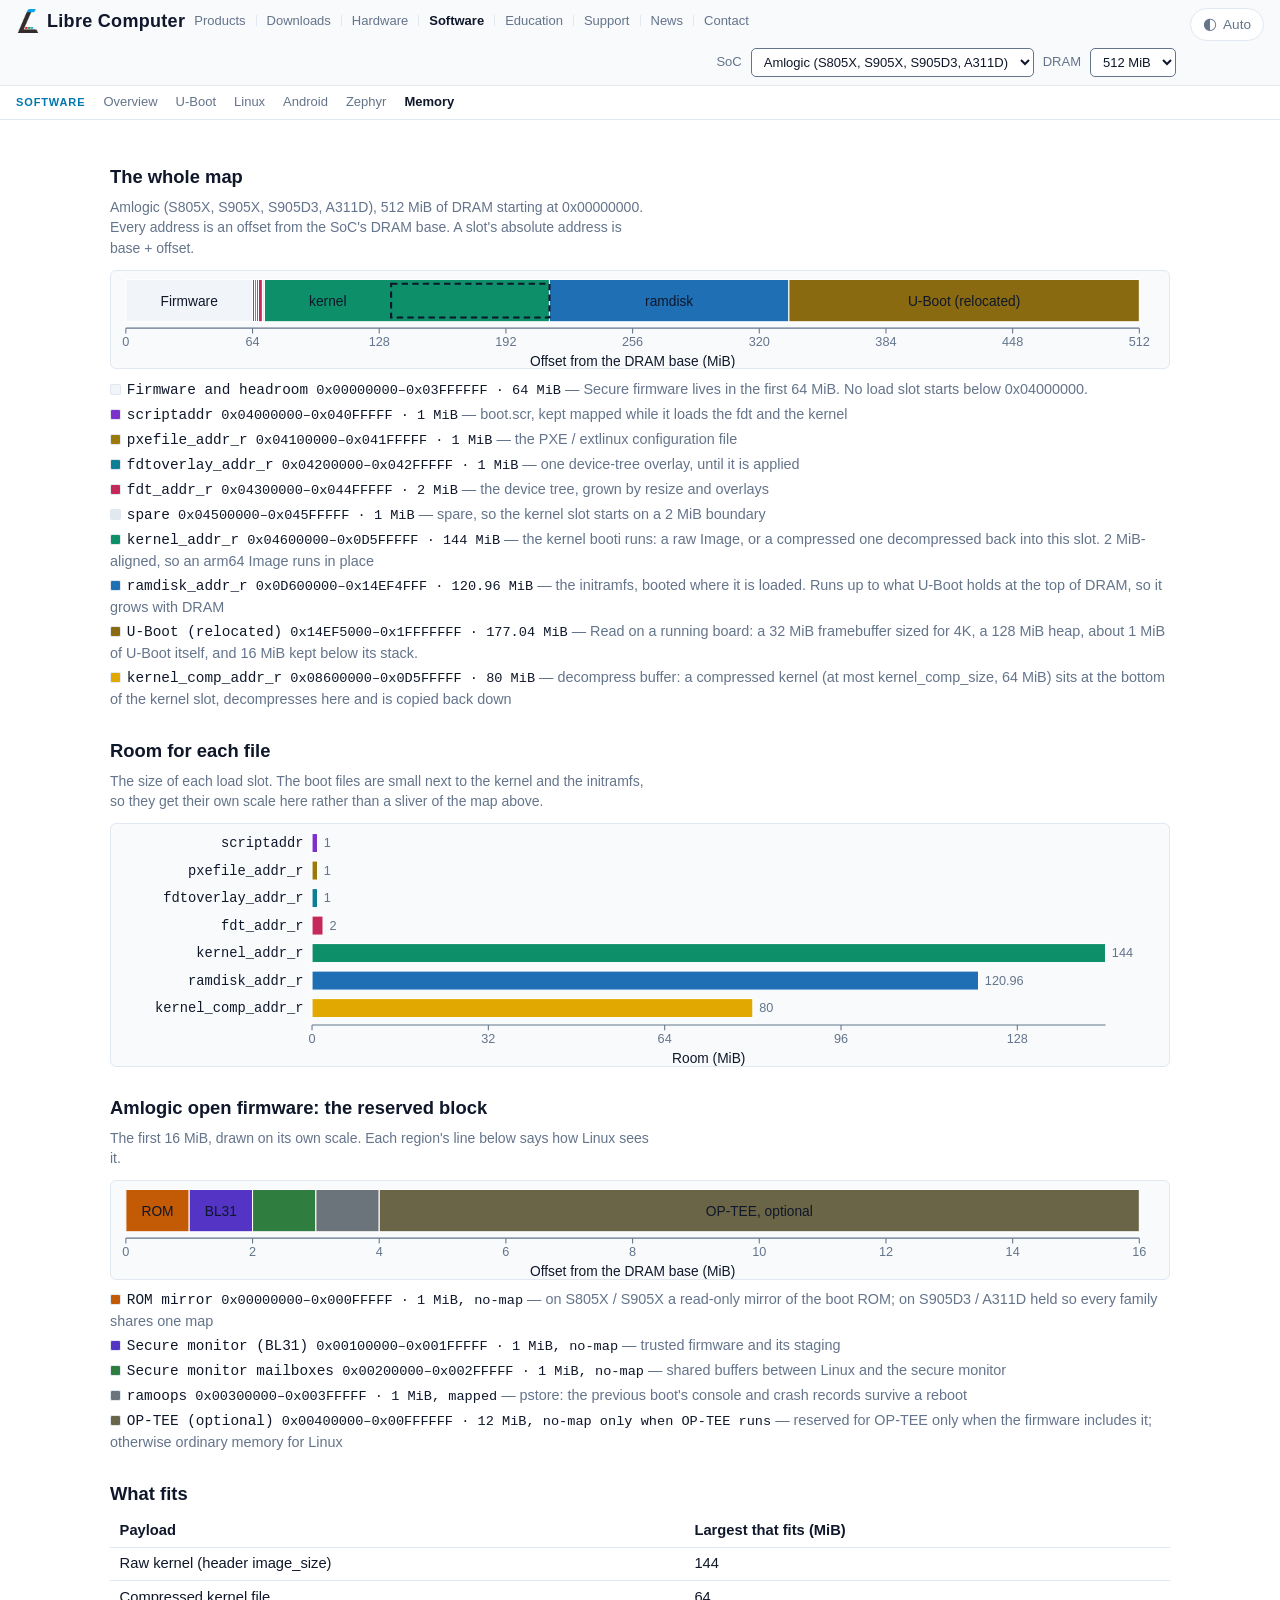
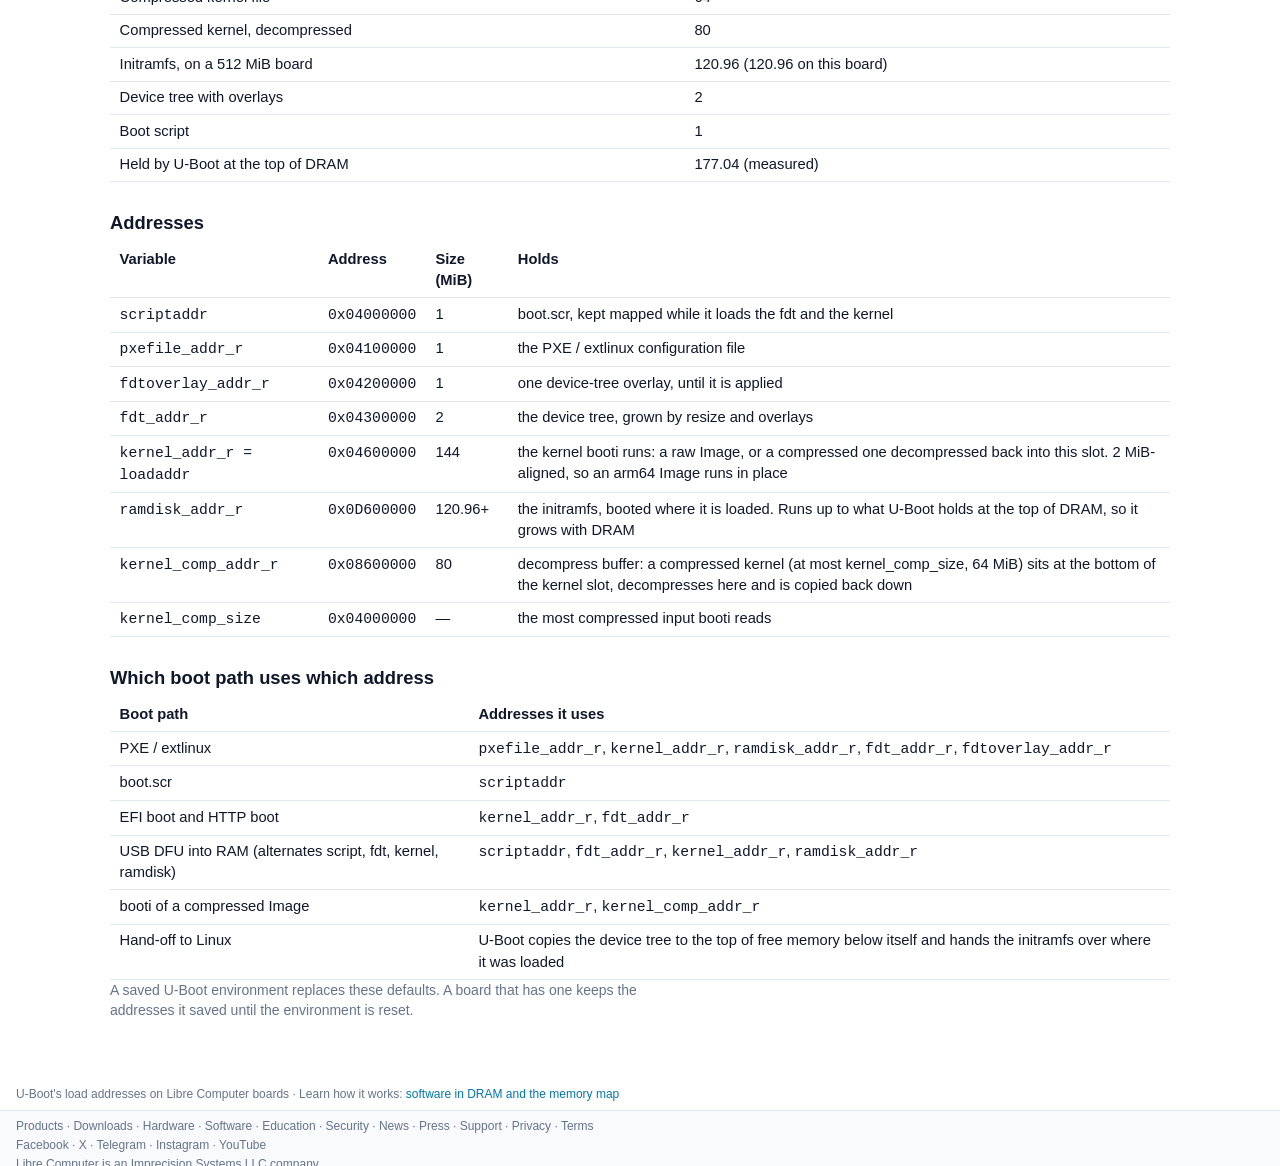
==== commit c7ada2b2: "One header, family row and footer on every Libre Computer site The shell kit's sync.py now writes th" ====
--- a/amlogic/index.html
+++ b/amlogic/index.html
@@ -27,11 +27,14 @@
   <div class="lc-brand">
     <a class="lc-brand-name" href="https://libre.computer">Libre Computer</a>
     <nav class="lc-sites" aria-label="Libre Computer sites">
+      <a class="lc-site" href="https://libre.computer/products/">Products</a>
+      <a class="lc-site" href="https://libre.computer/downloads/">Downloads</a>
+      <a class="lc-site" href="https://hardware.libre.computer/">Hardware</a>
+      <a class="lc-site" href="https://software.libre.computer/" aria-current="true">Software</a>
       <a class="lc-site" href="https://education.libre.computer/">Education</a>
-      <a class="lc-site" href="https://layout.hardware.libre.computer/">Layout</a>
-      <a class="lc-site" href="https://gpio.hardware.libre.computer/">GPIO Pinout</a>
-      <a class="lc-site" href="https://power.hardware.libre.computer/">Power</a>
-      <a class="lc-site" href="/" aria-current="true">Software</a>
+      <a class="lc-site" href="https://hub.libre.computer/">Support</a>
+      <a class="lc-site" href="https://libre.computer/news/">News</a>
+      <a class="lc-site" href="https://libre.computer/#contact">Contact</a>
     </nav>
   </div>
   <div class="lc-controls">
@@ -44,11 +47,12 @@
 <nav class="lc-subnav" aria-label="Software">
     <div class="lc-subnav-sites">
       <span class="lc-subnav-label">Software</span>
+      <a href="https://software.libre.computer/">Overview</a>
       <a href="https://u-boot.software.libre.computer/">U-Boot</a>
-      <a href="/" aria-current="true">Memory</a>
       <a href="https://linux.software.libre.computer/">Linux</a>
       <a href="https://android.software.libre.computer/">Android</a>
       <a href="https://zephyr.software.libre.computer/">Zephyr</a>
+      <a href="https://memory.software.libre.computer/" aria-current="true">Memory</a>
     </div>
 </nav>
 
@@ -65,10 +69,24 @@
   <section class="mm-section"><h2>Which boot path uses which address</h2><div class="lc-table-scroll"><table class="lc-table" id="mechanisms"><tr><th>Boot path</th><th>Addresses it uses</th></tr><tr><td>PXE / extlinux</td><td><code>pxefile_addr_r</code>, <code>kernel_addr_r</code>, <code>ramdisk_addr_r</code>, <code>fdt_addr_r</code>, <code>fdtoverlay_addr_r</code></td></tr><tr><td>boot.scr</td><td><code>scriptaddr</code></td></tr><tr><td>EFI boot and HTTP boot</td><td><code>kernel_addr_r</code>, <code>fdt_addr_r</code></td></tr><tr><td>USB DFU into RAM (alternates script, fdt, kernel, ramdisk)</td><td><code>scriptaddr</code>, <code>fdt_addr_r</code>, <code>kernel_addr_r</code>, <code>ramdisk_addr_r</code></td></tr><tr><td>booti of a compressed Image</td><td><code>kernel_addr_r</code>, <code>kernel_comp_addr_r</code></td></tr><tr><td>Hand-off to Linux</td><td>U-Boot copies the device tree to the top of free memory below itself and hands the initramfs over where it was loaded</td></tr></table></div><p class="mm-note" id="caveat">A saved U-Boot environment replaces these defaults. A board that has one keeps the addresses it saved until the environment is reset.</p></section>
 </main>
 
+<p class="lc-page-note">U-Boot's load addresses on Libre Computer boards ·
+  Learn how it works: <a href="https://education.libre.computer/modules/bootloader/">software in DRAM and the memory map</a></p>
 <footer class="lc-footer">
-  U-Boot's load addresses on Libre Computer boards ·
-  Learn how it works: <a href="https://education.libre.computer/modules/bootloader/">software in DRAM and the memory map</a> ·
-  <a href="https://libre.computer">libre.computer</a>
+  <nav class="lc-footer-links" aria-label="Libre Computer">
+    <a href="https://libre.computer/products/">Products</a> &middot;
+    <a href="https://libre.computer/downloads/">Downloads</a> &middot;
+    <a href="https://hardware.libre.computer/">Hardware</a> &middot;
+    <a href="https://software.libre.computer/">Software</a> &middot;
+    <a href="https://education.libre.computer/">Education</a> &middot;
+    <a href="https://libre.computer/security/">Security</a> &middot;
+    <a href="https://libre.computer/news/">News</a> &middot;
+    <a href="https://libre.computer/press/">Press</a> &middot;
+    <a href="https://hub.libre.computer/">Support</a> &middot;
+    <a href="https://libre.computer/privacy/">Privacy</a> &middot;
+    <a href="https://libre.computer/terms/">Terms</a>
+  </nav>
+  <p class="lc-footer-social"><a href="https://facebook.com/librecomputer" rel="noopener">Facebook</a> &middot; <a href="https://x.com/LibreComputer" rel="noopener">X</a> &middot; <a href="https://t.me/libre_computer" rel="noopener">Telegram</a> &middot; <a href="https://www.instagram.com/librecomputer/" rel="noopener">Instagram</a> &middot; <a href="https://www.youtube.com/c/LibreComputer" rel="noopener">YouTube</a></p>
+  <p class="lc-footer-company">Libre Computer is an <a href="https://imprecisionsystems.com/" rel="noopener">Imprecision Systems LLC</a> company.</p>
 </footer>
 
 <script type="module" src="../js/app.js"></script>
--- a/css/lc-kit.css
+++ b/css/lc-kit.css
@@ -1,4 +1,4 @@
-/* lc-kit 1 sha256:49a98d562651cce432e0f0e8bd59669b63564b67a7129dab7db1aff492e4dc31 */
+/* lc-kit 1 sha256:46110dafa0fb4021689df2730b5b83c67ed2cb1804fa09593aa160363adb2fca */
 /* Libre Computer hardware-tool shell — shared by the GPIO pinout, the board
    layout viewer and the power tree.
  *
@@ -638,6 +638,8 @@
 
 /* ---- footer ------------------------------------------------------------ */
 
+/* The same footer on every site (sync.py FOOTER): the sections, the social
+   accounts, the company. */
 .lc-footer {
   flex: none;
   padding: 7px 16px;
@@ -646,6 +648,21 @@
   font-size: 12px;
   color: var(--text-dim);
 }
+.lc-footer p { margin: 2px 0 0; }
+.lc-footer a { color: var(--text-dim); }
+.lc-footer a:hover { color: var(--accent); }
+.lc-footer-links a { white-space: nowrap; }
+
+/* A page's own note above the footer: where its data comes from, and the
+   education module that explains it. */
+.lc-page-note {
+  flex: none;
+  margin: 0;
+  padding: 6px 16px;
+  font-size: 12px;
+  color: var(--text-dim);
+}
+html.lc-embed .lc-page-note { display: none; }
 
 /* ---- shared bits both tools grew separately ---------------------------- */
 
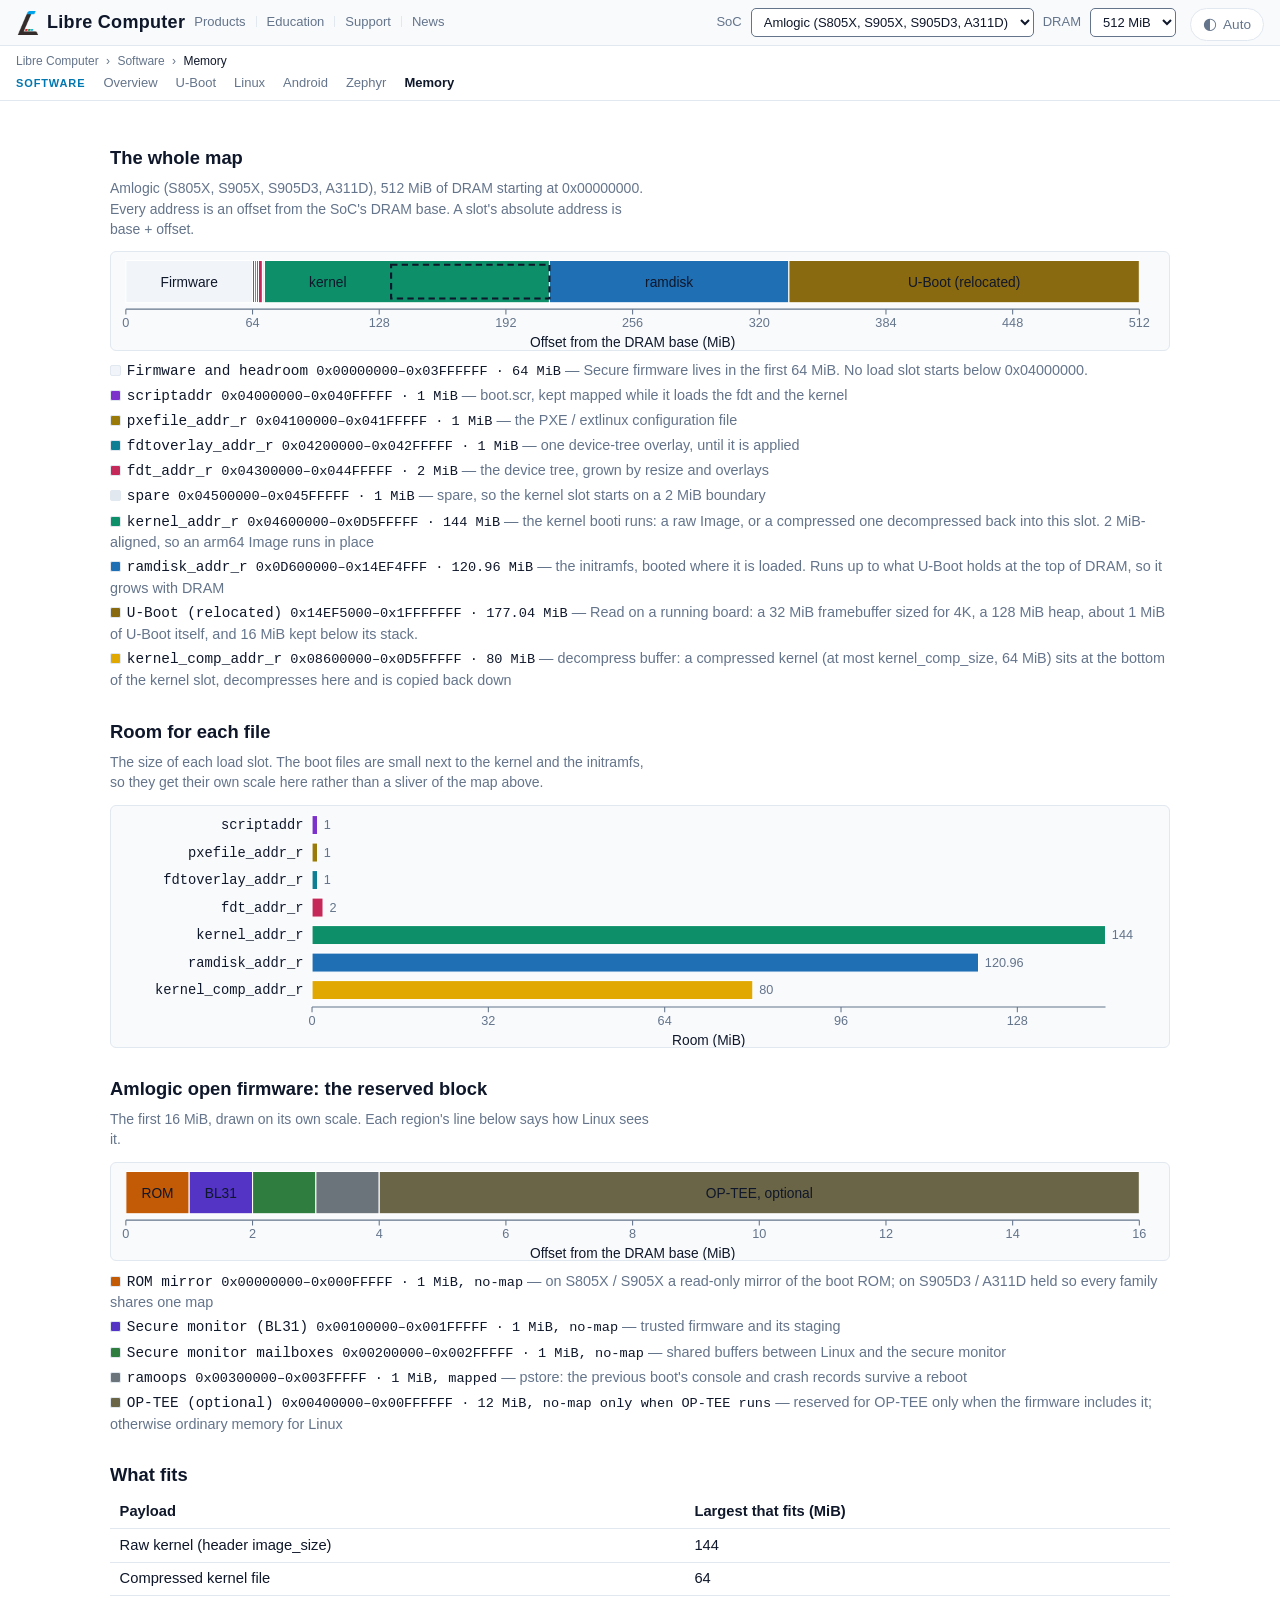
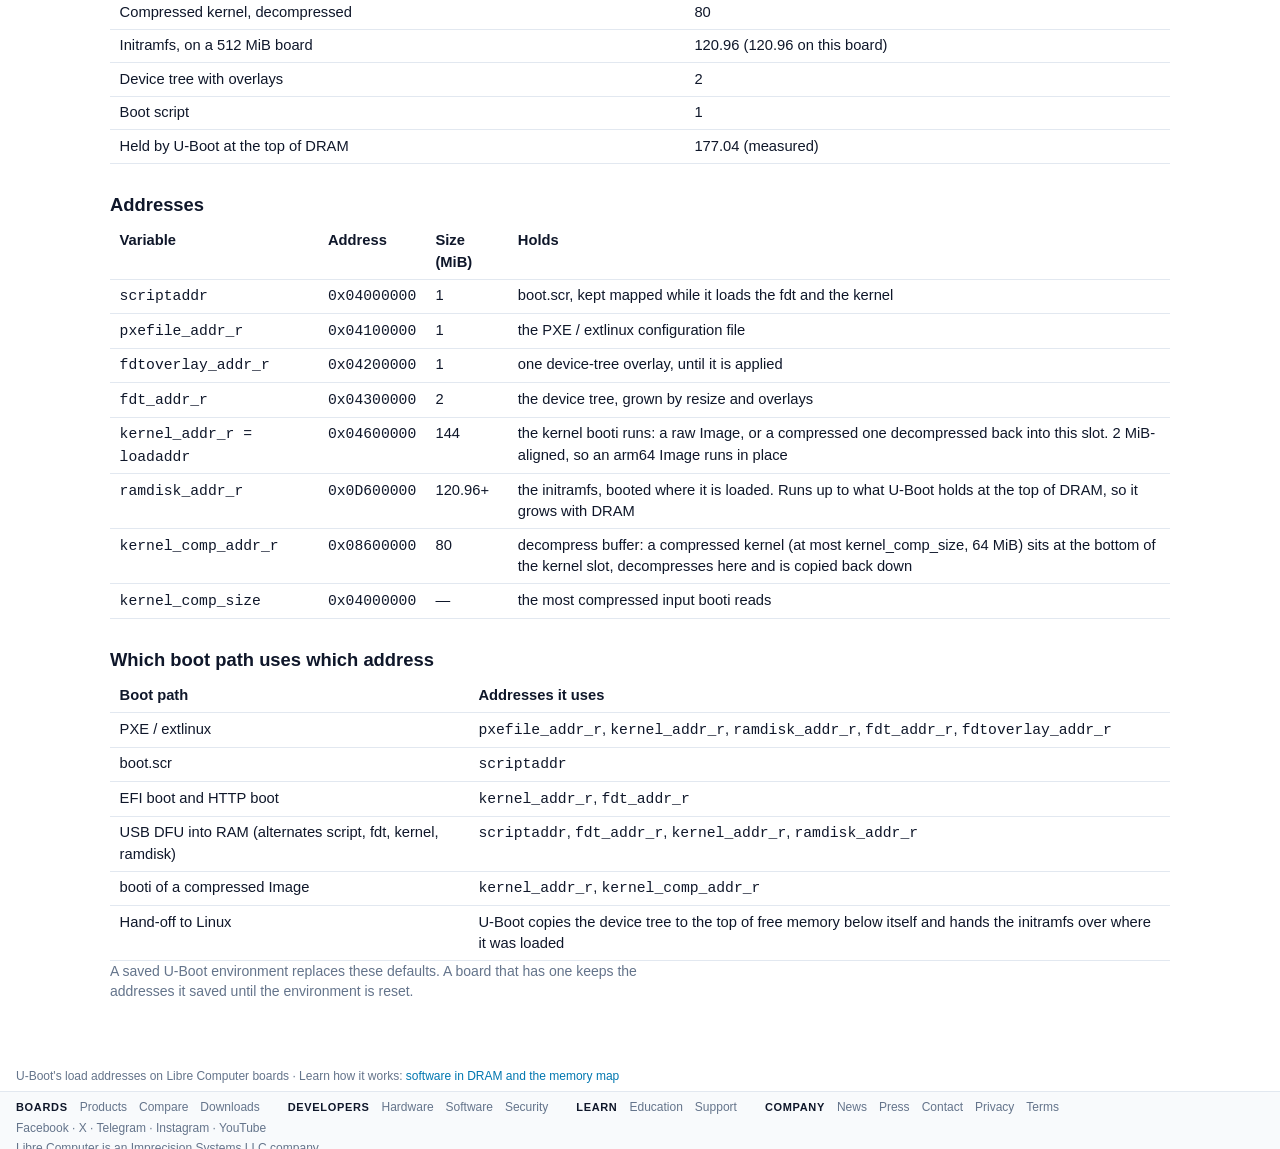
==== commit 34179c8a: "Board-as-hub navigation from the shell kit The top bar is Products, Education, Support, News; the se" ====
--- a/amlogic/index.html
+++ b/amlogic/index.html
@@ -28,13 +28,9 @@
     <a class="lc-brand-name" href="https://libre.computer">Libre Computer</a>
     <nav class="lc-sites" aria-label="Libre Computer sites">
       <a class="lc-site" href="https://libre.computer/products/">Products</a>
-      <a class="lc-site" href="https://libre.computer/downloads/">Downloads</a>
-      <a class="lc-site" href="https://hardware.libre.computer/">Hardware</a>
-      <a class="lc-site" href="https://software.libre.computer/" aria-current="true">Software</a>
       <a class="lc-site" href="https://education.libre.computer/">Education</a>
       <a class="lc-site" href="https://hub.libre.computer/">Support</a>
       <a class="lc-site" href="https://libre.computer/news/">News</a>
-      <a class="lc-site" href="https://libre.computer/#contact">Contact</a>
     </nav>
   </div>
   <div class="lc-controls">
@@ -46,6 +42,8 @@
 </header>
 <nav class="lc-subnav" aria-label="Software">
     <div class="lc-subnav-sites">
+      <nav class="lc-crumbs" aria-label="Breadcrumb"><a href="https://libre.computer/">Libre Computer</a> <span aria-hidden="true">›</span> <a href="https://software.libre.computer/">Software</a> <span aria-hidden="true">›</span> <span aria-current="page">Memory</span></nav>
+      <script type="application/ld+json">{"@context": "https://schema.org", "@type": "BreadcrumbList", "itemListElement": [{"@type": "ListItem", "position": 1, "name": "Libre Computer", "item": "https://libre.computer/"}, {"@type": "ListItem", "position": 2, "name": "Software", "item": "https://software.libre.computer/"}, {"@type": "ListItem", "position": 3, "name": "Memory", "item": "https://memory.software.libre.computer/"}]}</script>
       <span class="lc-subnav-label">Software</span>
       <a href="https://software.libre.computer/">Overview</a>
       <a href="https://u-boot.software.libre.computer/">U-Boot</a>
@@ -73,17 +71,10 @@
   Learn how it works: <a href="https://education.libre.computer/modules/bootloader/">software in DRAM and the memory map</a></p>
 <footer class="lc-footer">
   <nav class="lc-footer-links" aria-label="Libre Computer">
-    <a href="https://libre.computer/products/">Products</a> &middot;
-    <a href="https://libre.computer/downloads/">Downloads</a> &middot;
-    <a href="https://hardware.libre.computer/">Hardware</a> &middot;
-    <a href="https://software.libre.computer/">Software</a> &middot;
-    <a href="https://education.libre.computer/">Education</a> &middot;
-    <a href="https://libre.computer/security/">Security</a> &middot;
-    <a href="https://libre.computer/news/">News</a> &middot;
-    <a href="https://libre.computer/press/">Press</a> &middot;
-    <a href="https://hub.libre.computer/">Support</a> &middot;
-    <a href="https://libre.computer/privacy/">Privacy</a> &middot;
-    <a href="https://libre.computer/terms/">Terms</a>
+    <div class="lc-footer-group"><span class="lc-footer-head">Boards</span><a href="https://libre.computer/products/">Products</a><a href="https://libre.computer/compare/">Compare</a><a href="https://libre.computer/downloads/">Downloads</a></div>
+    <div class="lc-footer-group"><span class="lc-footer-head">Developers</span><a href="https://hardware.libre.computer/">Hardware</a><a href="https://software.libre.computer/">Software</a><a href="https://libre.computer/security/">Security</a></div>
+    <div class="lc-footer-group"><span class="lc-footer-head">Learn</span><a href="https://education.libre.computer/">Education</a><a href="https://hub.libre.computer/">Support</a></div>
+    <div class="lc-footer-group"><span class="lc-footer-head">Company</span><a href="https://libre.computer/news/">News</a><a href="https://libre.computer/press/">Press</a><a href="https://libre.computer/#contact">Contact</a><a href="https://libre.computer/privacy/">Privacy</a><a href="https://libre.computer/terms/">Terms</a></div>
   </nav>
   <p class="lc-footer-social"><a href="https://facebook.com/librecomputer" rel="noopener">Facebook</a> &middot; <a href="https://x.com/LibreComputer" rel="noopener">X</a> &middot; <a href="https://t.me/libre_computer" rel="noopener">Telegram</a> &middot; <a href="https://www.instagram.com/librecomputer/" rel="noopener">Instagram</a> &middot; <a href="https://www.youtube.com/c/LibreComputer" rel="noopener">YouTube</a></p>
   <p class="lc-footer-company">Libre Computer is an <a href="https://imprecisionsystems.com/" rel="noopener">Imprecision Systems LLC</a> company.</p>
--- a/css/lc-kit.css
+++ b/css/lc-kit.css
@@ -1,4 +1,4 @@
-/* lc-kit 1 sha256:46110dafa0fb4021689df2730b5b83c67ed2cb1804fa09593aa160363adb2fca */
+/* lc-kit 1 sha256:a7a3ab5e59e4961fccd9a7aa596e9d2a4f72d52913530e20eeb98b5a4cabcb36 */
 /* Libre Computer hardware-tool shell — shared by the GPIO pinout, the board
    layout viewer and the power tree.
  *
@@ -337,10 +337,11 @@
   .lc-board-links a { display: inline-block; padding: 10px 0; line-height: 20px; }
 }
 
-/* The second bar under the title bar, for a family of sites behind one switcher
-   entry (Software: U-Boot, Memory, Linux). Its label and site links are
-   written by sync.py (SUBNAV); the site's own pages sit at the far end, in
-   .lc-subnav-pages. The same voice as education's section bar. */
+/* The second bar under the title bar, for a family of sites behind one header
+   section (Hardware, Software). Its label and site links are written by
+   sync.py (SUBNAV). A site's own pages are a bar of their own under it
+   (nav.lc-subnav-local, aria-label "<site> pages"), so each bar has one
+   current item. The same voice as education's section bar. */
 .lc-subnav {
   flex: none;
   display: flex;
@@ -359,6 +360,8 @@
   gap: 4px 18px;
 }
 .lc-subnav-pages { margin-left: auto; }
+.lc-subnav-local { padding-top: 5px; padding-bottom: 5px; background: var(--bg-raised); }
+.lc-subnav-local .lc-subnav-pages { margin-left: 0; }
 .lc-subnav a { color: var(--text-dim); white-space: nowrap; }
 .lc-subnav a:hover { color: var(--accent); text-decoration: none; }
 .lc-subnav a[aria-current] { color: var(--text); font-weight: 600; }
@@ -374,8 +377,32 @@
   text-transform: uppercase;
   color: var(--accent);
 }
+/* The trail in front of the row (sync.py crumbs_html): where this page sits,
+   Products › board › view or Libre Computer › family › tool. The row
+   wraps, so the trail takes a line of its own above the links. */
+.lc-subnav-sites { flex-wrap: wrap; }
+.lc-crumbs {
+  flex: 1 0 100%;
+  font-size: 12px;
+  color: var(--text-dim);
+}
+.lc-crumbs span[aria-hidden] { margin: 0 4px; }
+.lc-crumbs [aria-current] { color: var(--text); }
+/* On a board's page the row is the board's menu: Overview, Downloads, then
+   its Hardware and Software views, each group behind a small label. */
+.lc-board-group { display: inline-flex; align-items: baseline; gap: 4px 12px; }
+.lc-board-group-label {
+  font-size: 11px;
+  color: var(--text-dim);
+  text-transform: uppercase;
+  letter-spacing: .06em;
+}
+.lc-subnav a[aria-current="page"] { color: var(--text); font-weight: 600; }
 /* A phone: one sideways-scrolling row, not a wrap of single links. */
 @media (max-width: 819.98px) {
+  .lc-subnav-sites { flex-wrap: nowrap; }
+  .lc-crumbs { flex: none; padding: 10px 0; }
+  .lc-board-group { flex: none; }
   .lc-subnav {
     flex-wrap: nowrap;
     padding-top: 0;
@@ -652,6 +679,23 @@
 .lc-footer a { color: var(--text-dim); }
 .lc-footer a:hover { color: var(--accent); }
 .lc-footer-links a { white-space: nowrap; }
+/* Its four groups (Boards, Developers, Learn, Company), side by side. */
+.lc-footer-links { display: flex; flex-wrap: wrap; gap: 4px 28px; margin-bottom: 4px; }
+.lc-footer-group { display: flex; flex-wrap: wrap; align-items: baseline; gap: 2px 12px; }
+.lc-footer-head {
+  font-size: 11px;
+  font-weight: 700;
+  letter-spacing: .06em;
+  text-transform: uppercase;
+  color: var(--text);
+}
+
+/* A tool's front page: what the tool shows and every board's own page, in
+   the HTML for a reader that runs no script (each site's tools/render.mjs). */
+.lc-tool-index { padding: 16px; font-size: 14px; color: var(--text-dim); }
+.lc-tool-index h2 { margin: 0 0 6px; font-size: 16px; color: var(--text); }
+.lc-tool-index p { margin: 0 0 8px; }
+.lc-tool-index ul { margin: 0; padding-left: 18px; columns: 16rem; }
 
 /* A page's own note above the footer: where its data comes from, and the
    education module that explains it. */
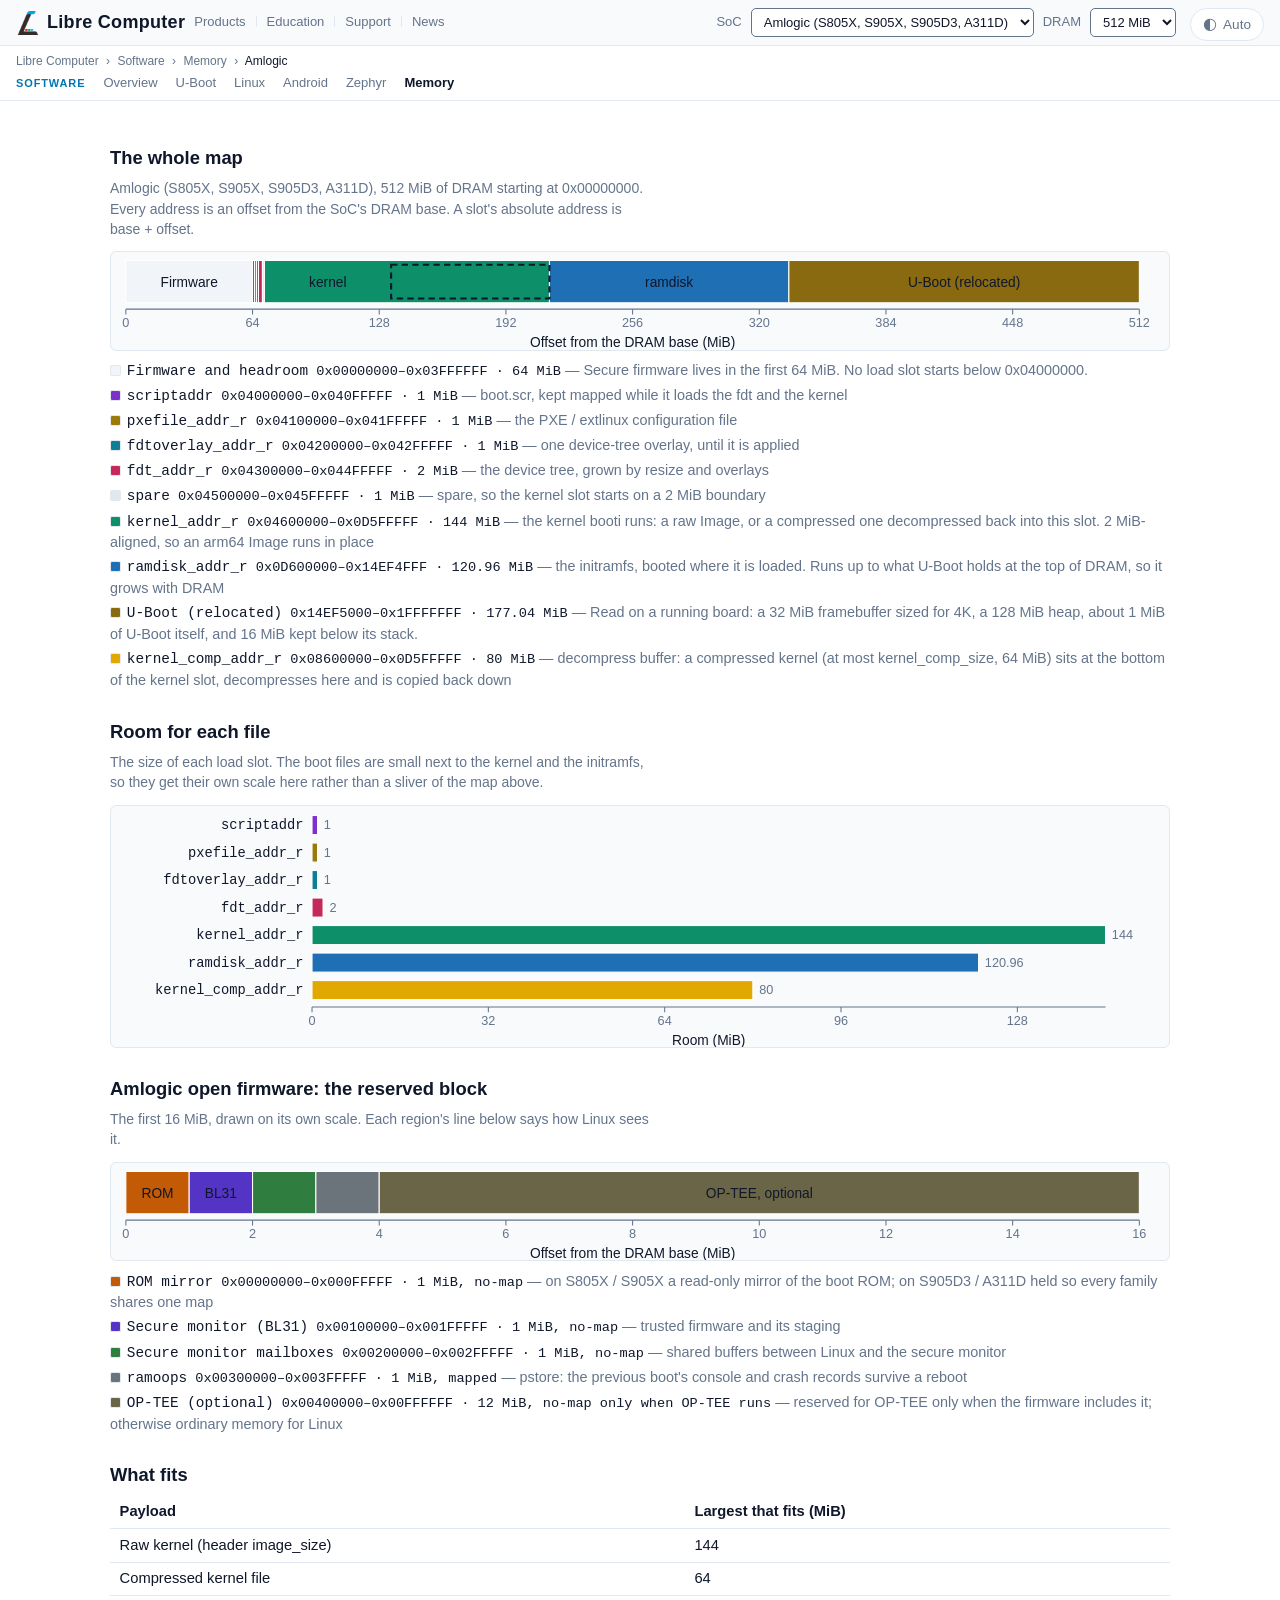
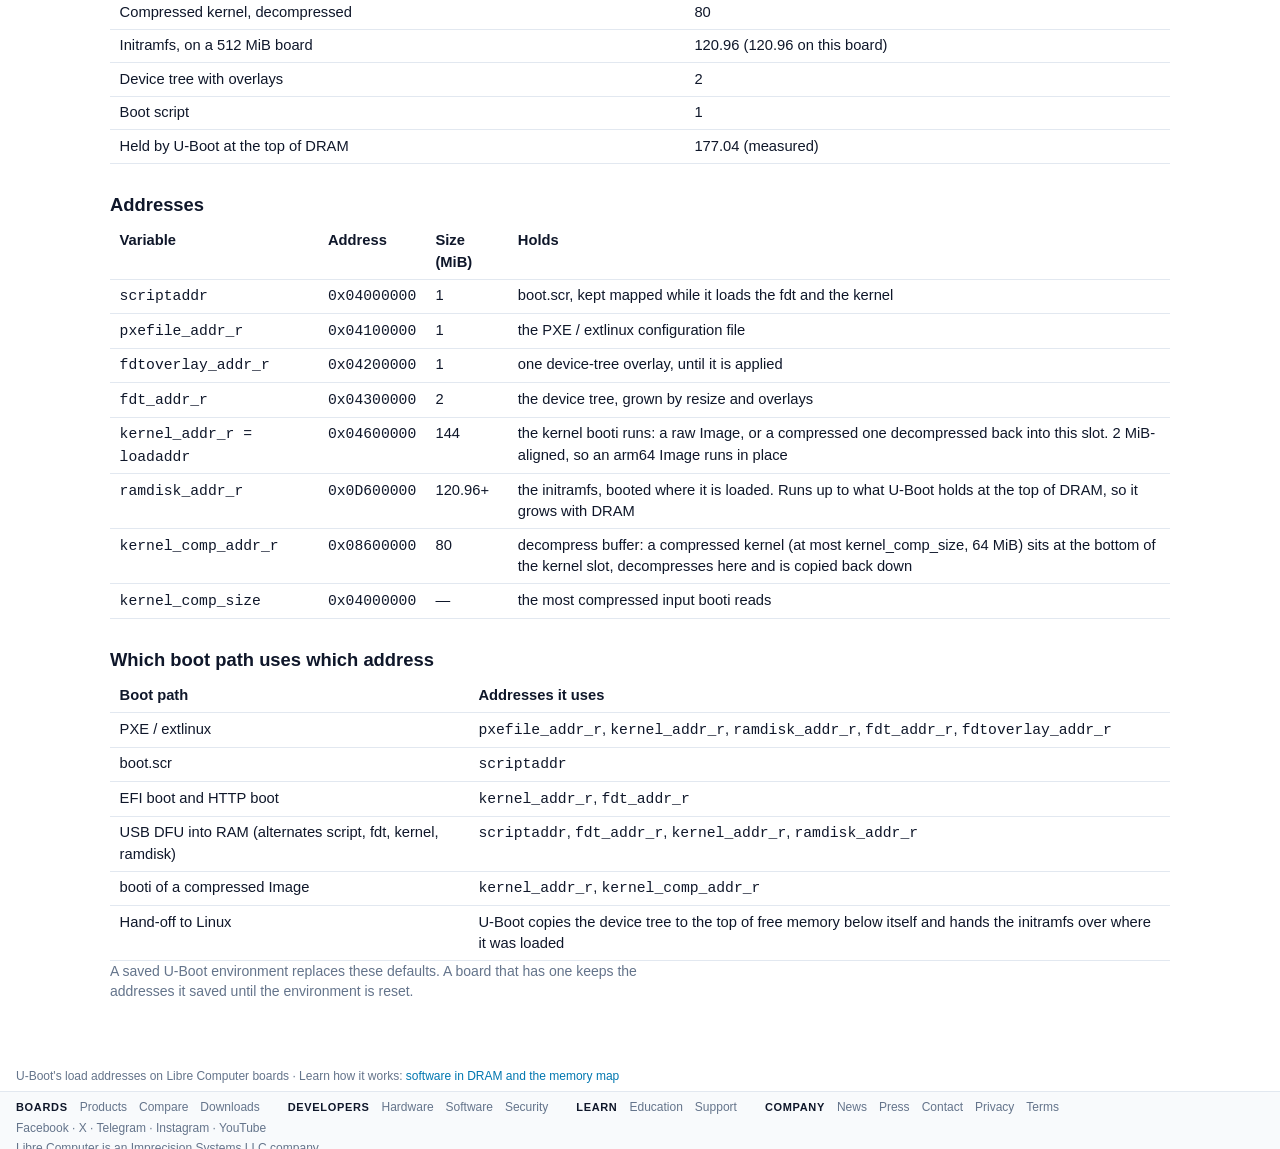
==== commit a3d3d3a4: "Family pages' trails end with the family; render keeps the kit's row The kit writes Libre Computer >" ====
--- a/amlogic/index.html
+++ b/amlogic/index.html
@@ -42,8 +42,8 @@
 </header>
 <nav class="lc-subnav" aria-label="Software">
     <div class="lc-subnav-sites">
-      <nav class="lc-crumbs" aria-label="Breadcrumb"><a href="https://libre.computer/">Libre Computer</a> <span aria-hidden="true">›</span> <a href="https://software.libre.computer/">Software</a> <span aria-hidden="true">›</span> <span aria-current="page">Memory</span></nav>
-      <script type="application/ld+json">{"@context": "https://schema.org", "@type": "BreadcrumbList", "itemListElement": [{"@type": "ListItem", "position": 1, "name": "Libre Computer", "item": "https://libre.computer/"}, {"@type": "ListItem", "position": 2, "name": "Software", "item": "https://software.libre.computer/"}, {"@type": "ListItem", "position": 3, "name": "Memory", "item": "https://memory.software.libre.computer/"}]}</script>
+      <nav class="lc-crumbs" aria-label="Breadcrumb"><a href="https://libre.computer/">Libre Computer</a> <span aria-hidden="true">›</span> <a href="https://software.libre.computer/">Software</a> <span aria-hidden="true">›</span> <a href="https://memory.software.libre.computer/">Memory</a> <span aria-hidden="true">›</span> <span aria-current="page">Amlogic</span></nav>
+      <script type="application/ld+json">{"@context": "https://schema.org", "@type": "BreadcrumbList", "itemListElement": [{"@type": "ListItem", "position": 1, "name": "Libre Computer", "item": "https://libre.computer/"}, {"@type": "ListItem", "position": 2, "name": "Software", "item": "https://software.libre.computer/"}, {"@type": "ListItem", "position": 3, "name": "Memory", "item": "https://memory.software.libre.computer/"}, {"@type": "ListItem", "position": 4, "name": "Amlogic", "item": "https://memory.software.libre.computer/amlogic/"}]}</script>
       <span class="lc-subnav-label">Software</span>
       <a href="https://software.libre.computer/">Overview</a>
       <a href="https://u-boot.software.libre.computer/">U-Boot</a>
